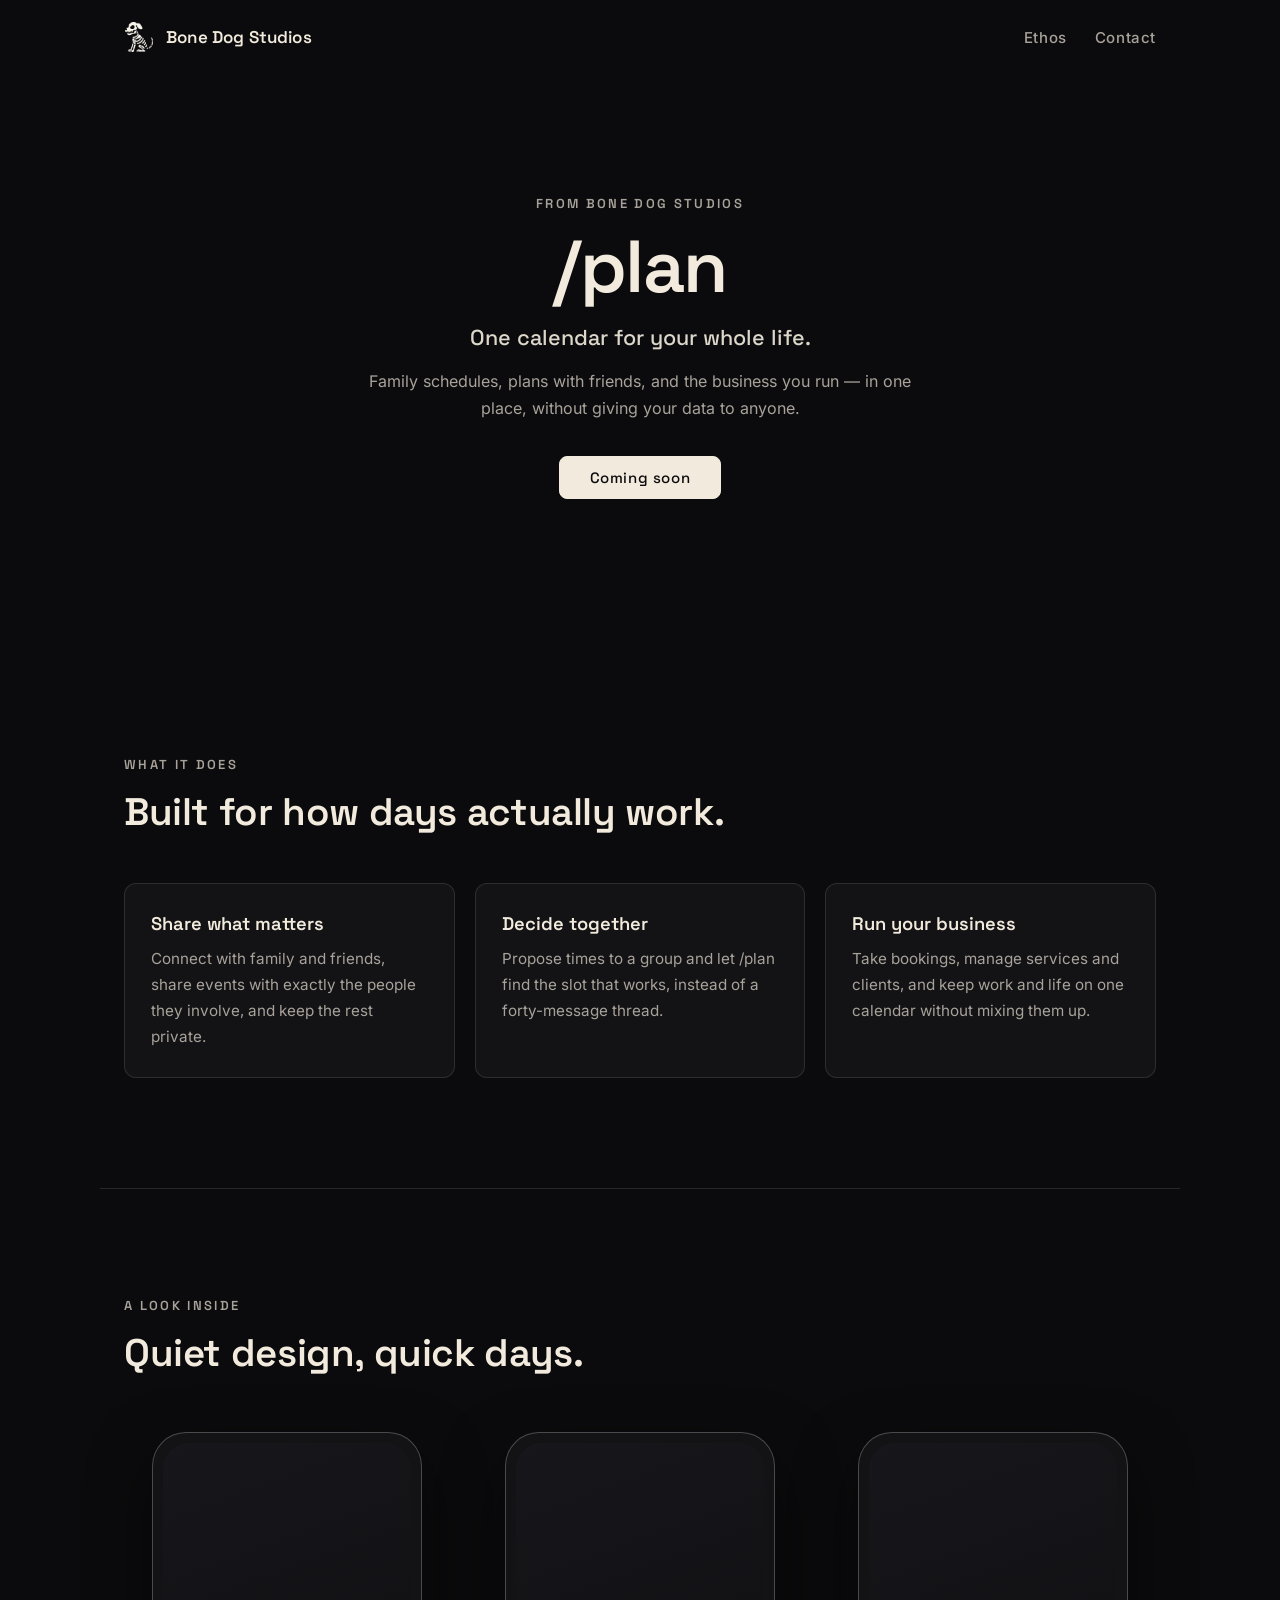
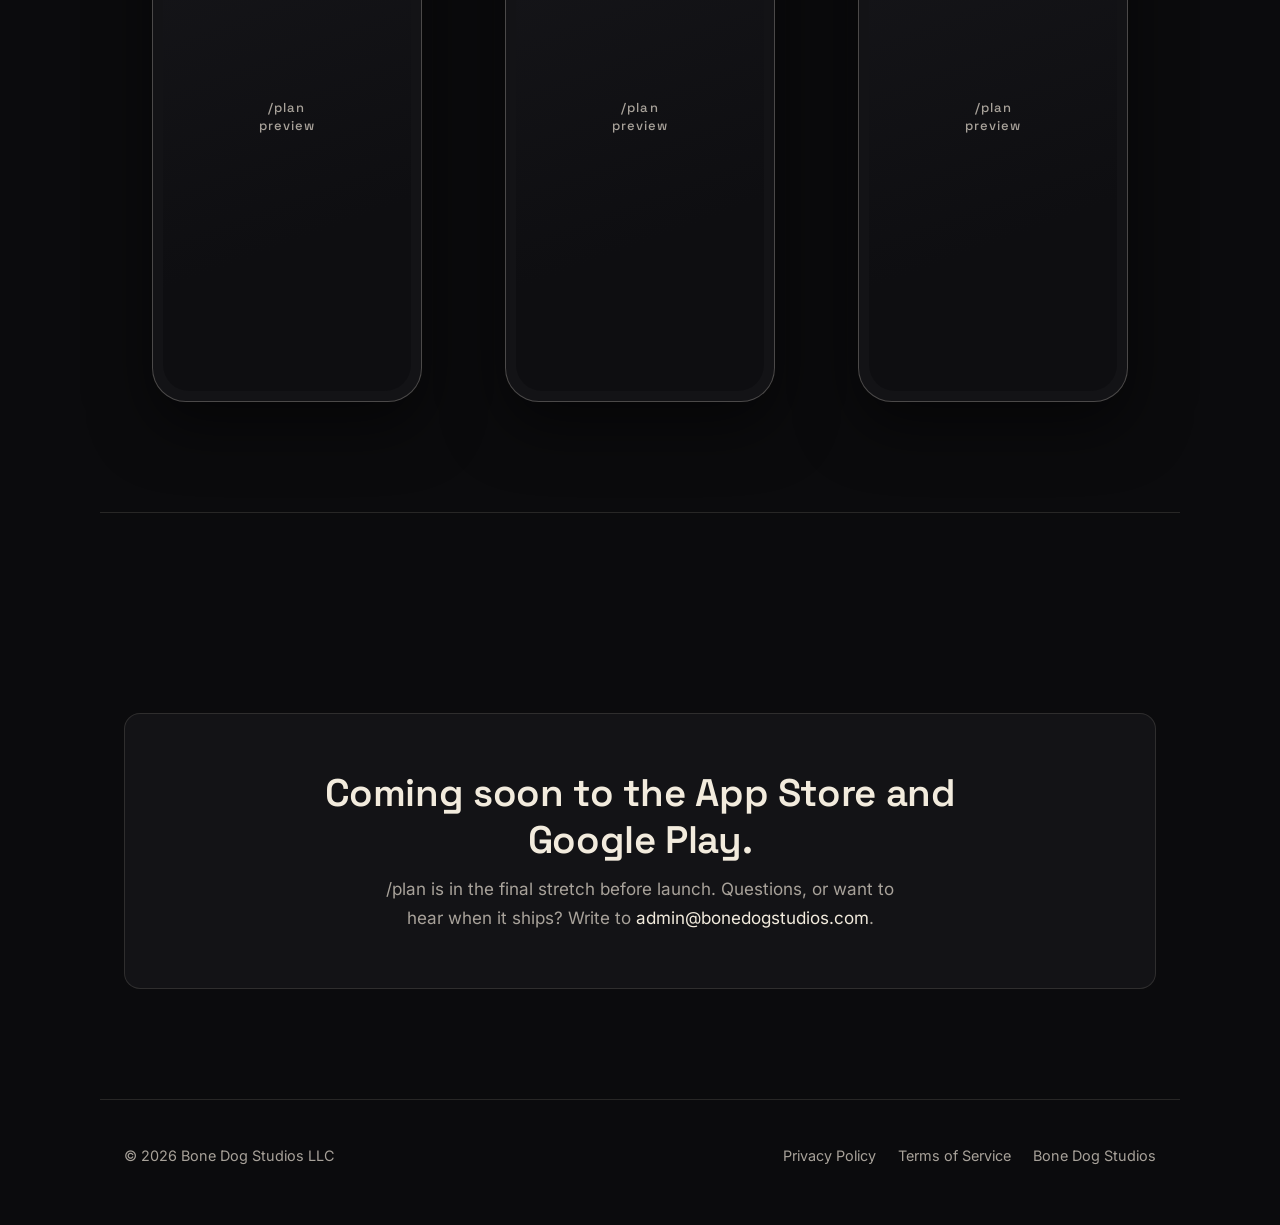
==== plan/index.html @ c6e42fee "feat: restyle legal pages to dark design system (content byte-identical); retire unused style.css" ====
<!DOCTYPE html>
<html lang="en">
<head>
  <meta charset="UTF-8">
  <meta name="viewport" content="width=device-width, initial-scale=1.0">
  <script>document.documentElement.classList.add("js");</script>
  <title>/plan — a calendar for real life | Bone Dog Studios</title>
  <meta name="description" content="/plan is a mobile calendar for your whole life: family, friends, and the business you run. Coming soon to the App Store and Google Play.">
  <link rel="icon" type="image/png" sizes="32x32" href="/assets/img/favicon-32.png">
  <link rel="apple-touch-icon" href="/assets/img/favicon-180.png">
  <link rel="preload" href="/assets/fonts/space-grotesk-vf.woff2" as="font" type="font/woff2" crossorigin>
  <link rel="preload" href="/assets/fonts/inter-vf.woff2" as="font" type="font/woff2" crossorigin>
  <link rel="stylesheet" href="/assets/site.css?v=5">
  <meta property="og:title" content="/plan — a calendar for real life">
  <meta property="og:description" content="One calendar for family, friends, and the business you run. Coming soon.">
</head>
<body>
  <a class="skip" href="#main">Skip to content</a>

  <header class="nav">
    <a class="brand" href="/">
      <img class="brand-mark" src="/assets/img/bone-dog-mark.png" alt="">
      Bone Dog Studios
    </a>
    <nav>
      <a href="/#ethos">Ethos</a>
      <a href="mailto:admin@bonedogstudios.com">Contact</a>
    </nav>
  </header>

  <main id="main">
    <section class="hero" style="min-height: 72svh;">
      <div class="hero-inner">
        <p class="section-kicker">From Bone Dog Studios</p>
        <h1 class="wordmark">/plan</h1>
        <p class="tagline">One calendar for your whole life.</p>
        <p class="sub">Family schedules, plans with friends, and the business you run &mdash; in one place, without giving your data to anyone.</p>
        <a class="btn solid" href="#coming-soon">Coming soon</a>
      </div>
    </section>

    <section class="section reveal">
      <p class="section-kicker">What it does</p>
      <h2>Built for how days actually work.</h2>
      <div class="grid-3">
        <div class="card">
          <h3>Share what matters</h3>
          <p>Connect with family and friends, share events with exactly the people they involve, and keep the rest private.</p>
        </div>
        <div class="card">
          <h3>Decide together</h3>
          <p>Propose times to a group and let /plan find the slot that works, instead of a forty-message thread.</p>
        </div>
        <div class="card">
          <h3>Run your business</h3>
          <p>Take bookings, manage services and clients, and keep work and life on one calendar without mixing them up.</p>
        </div>
      </div>
    </section>

    <section class="section reveal">
      <p class="section-kicker">A look inside</p>
      <h2>Quiet design, quick days.</h2>
      <div class="phones">
        <div class="phone">
          <div class="phone-placeholder">/plan<br>preview</div>
          <img src="/assets/img/screenshots/plan-1.png" alt="/plan calendar month view" onerror="this.remove()">
        </div>
        <div class="phone">
          <div class="phone-placeholder">/plan<br>preview</div>
          <img src="/assets/img/screenshots/plan-2.png" alt="/plan day details view" onerror="this.remove()">
        </div>
        <div class="phone">
          <div class="phone-placeholder">/plan<br>preview</div>
          <img src="/assets/img/screenshots/plan-3.png" alt="/plan business booking view" onerror="this.remove()">
        </div>
      </div>
    </section>

    <section class="section reveal" id="coming-soon">
      <div class="cta-panel">
        <h2>Coming soon to the App Store and Google Play.</h2>
        <p>/plan is in the final stretch before launch. Questions, or want to hear when it ships? Write to <a href="mailto:admin@bonedogstudios.com">admin@bonedogstudios.com</a>.</p>
      </div>
    </section>
  </main>

  <footer class="site-footer">
    <span>&copy; 2026 Bone Dog Studios LLC</span>
    <nav>
      <a href="/plan/privacy/">Privacy Policy</a>
      <a href="/plan/terms/">Terms of Service</a>
      <a href="/">Bone Dog Studios</a>
    </nav>
  </footer>

  <script src="/assets/sphere.js?v=4" defer></script>
</body>
</html>
---- assets/site.css ----
/* Bone Dog Studios — site design system (new pages only; legal pages use style.css) */

@font-face {
  font-family: "Space Grotesk";
  src: url("/assets/fonts/space-grotesk-vf.woff2") format("woff2-variations");
  font-weight: 300 700;
  font-display: swap;
}
@font-face {
  font-family: "Inter";
  src: url("/assets/fonts/inter-vf.woff2") format("woff2-variations");
  font-weight: 100 900;
  font-display: swap;
}

:root {
  --bg: #0B0B0D;
  --bg-raised: #131316;
  --bone: #F2EBDD;
  --ink: #DDD7CB;
  --muted: #A8A29A;
  --line: rgba(242, 235, 221, 0.12);
  --line-strong: rgba(242, 235, 221, 0.25);
  --display: "Space Grotesk", system-ui, sans-serif;
  --body: "Inter", system-ui, -apple-system, "Segoe UI", sans-serif;
  --max: 1080px;
}

* { margin: 0; padding: 0; box-sizing: border-box; }
html { scroll-behavior: smooth; }
body {
  background: var(--bg);
  color: var(--ink);
  font: 400 17px/1.7 var(--body);
  -webkit-font-smoothing: antialiased;
}
::selection { background: var(--bone); color: var(--bg); }

a { color: var(--bone); text-decoration: none; }
img { max-width: 100%; display: block; }

.skip {
  position: absolute; left: -9999px; top: 0;
  background: var(--bone); color: var(--bg); padding: 8px 16px; z-index: 100;
}
.skip:focus { left: 0; }

/* ---------- Nav ---------- */
.nav {
  position: absolute; top: 0; left: 0; right: 0; z-index: 10;
  display: flex; align-items: center; justify-content: space-between;
  max-width: var(--max); margin: 0 auto; padding: 22px 24px;
}
.nav.flow { position: static; } /* pages without a hero (legal) */
.brand {
  display: flex; align-items: center; gap: 12px;
  font: 600 17px/1 var(--display); color: var(--bone); letter-spacing: 0.01em;
}
.brand-mark { width: 30px; height: 30px; object-fit: contain; }
.nav nav { display: flex; gap: 28px; }
.nav nav a {
  font: 500 15px/1 var(--body); color: var(--muted);
  letter-spacing: 0.04em; /* no uppercase: "plan" must stay lowercase */
  transition: color 0.2s;
}
.nav nav a:hover { color: var(--bone); }

/* ---------- Hero ---------- */
.hero {
  position: relative; min-height: 100svh;
  display: flex; align-items: center; justify-content: center;
  overflow: hidden; text-align: center;
}
#sphere {
  position: absolute; inset: 0; width: 100%; height: 100%;
  touch-action: pan-y; /* vertical scroll always wins on touch */
  cursor: grab;
}
.hero-inner {
  position: relative; z-index: 2; padding: 96px 24px 48px;
  pointer-events: none; /* let the sphere receive drags... */
}
.hero-inner a { pointer-events: auto; } /* ...but keep links clickable */
.hero-logo {
  width: 132px; margin: 0 auto 28px;
  filter: drop-shadow(0 0 36px rgba(242, 235, 221, 0.16)); /* faint bone glow */
}
.hero h1 {
  font: 600 clamp(2.6rem, 7vw, 4.6rem)/1.05 var(--display);
  color: var(--bone); letter-spacing: -0.02em;
}
.tagline {
  margin-top: 18px;
  font: 500 clamp(1.05rem, 2.4vw, 1.35rem)/1.4 var(--display);
  color: var(--ink);
}
.sub {
  max-width: 560px; margin: 14px auto 0;
  color: var(--muted); font-size: 1rem;
}
.btn {
  display: inline-block; margin-top: 34px; padding: 13px 30px;
  border: 1px solid var(--line-strong); border-radius: 8px;
  font: 500 15px/1 var(--display); letter-spacing: 0.04em;
  color: var(--bone); transition: background 0.2s, border-color 0.2s;
}
.btn:hover { background: rgba(242, 235, 221, 0.08); border-color: var(--bone); }
.btn.solid { background: var(--bone); color: var(--bg); border-color: var(--bone); }
.btn.solid:hover { background: #fff; }

/* ---------- Sections ---------- */
.section { max-width: var(--max); margin: 0 auto; padding: 110px 24px; }
.section + .section { border-top: 1px solid var(--line); }
.section-kicker {
  font: 600 13px/1 var(--display); letter-spacing: 0.18em;
  text-transform: uppercase; color: var(--muted); margin-bottom: 18px;
}
.section h2 {
  font: 600 clamp(1.7rem, 4vw, 2.4rem)/1.2 var(--display);
  color: var(--bone); letter-spacing: -0.01em; margin-bottom: 20px;
  max-width: 640px;
}
.section > p { max-width: 640px; color: var(--muted); }

.grid-3 {
  display: grid; grid-template-columns: repeat(3, 1fr);
  gap: 20px; margin-top: 48px;
}
.card {
  background: var(--bg-raised); border: 1px solid var(--line);
  border-radius: 12px; padding: 28px 26px;
}
.card h3 {
  font: 600 1.15rem/1.3 var(--display); color: var(--bone); margin-bottom: 10px;
}
.card p { color: var(--muted); font-size: 0.95rem; }

/* ---------- Product card (homepage) ---------- */
.product-card {
  display: flex; align-items: center; justify-content: space-between; gap: 24px;
  margin-top: 48px; padding: 34px 32px;
  background: var(--bg-raised); border: 1px solid var(--line); border-radius: 14px;
  transition: border-color 0.2s, transform 0.2s;
}
.product-card:hover { border-color: var(--line-strong); transform: translateY(-2px); }
.product-name {
  font: 600 2rem/1 var(--display); color: var(--bone); letter-spacing: -0.01em;
}
.product-card p { color: var(--muted); margin-top: 10px; max-width: 520px; }
.product-card .go { font: 500 15px/1 var(--display); color: var(--muted); white-space: nowrap; }
.product-card:hover .go { color: var(--bone); }

/* ---------- Plan page ---------- */
.wordmark {
  font: 600 clamp(3.2rem, 9vw, 5.5rem)/1 var(--display);
  color: var(--bone); letter-spacing: -0.03em;
}
.phones {
  display: grid; grid-template-columns: repeat(3, 1fr);
  gap: 28px; margin-top: 56px; justify-items: center;
}
.phone {
  position: relative; width: min(100%, 270px); aspect-ratio: 9 / 19;
  border: 1px solid var(--line-strong); border-radius: 34px;
  padding: 10px; background: var(--bg-raised);
  box-shadow: 0 24px 60px rgba(0, 0, 0, 0.5);
}
.phone img, .phone-placeholder {
  position: absolute; inset: 10px; width: calc(100% - 20px); height: calc(100% - 20px);
  border-radius: 26px; object-fit: cover;
}
.phone-placeholder {
  background: linear-gradient(160deg, #17171b, #0e0e11 70%);
  display: flex; align-items: center; justify-content: center;
  color: var(--muted); font: 500 13px/1.4 var(--display);
  letter-spacing: 0.08em; text-align: center; /* no uppercase: "plan" stays lowercase */
}
.phone img { z-index: 2; } /* real screenshot covers the placeholder */

.cta-panel {
  margin-top: 90px; padding: 56px 32px; text-align: center;
  background: var(--bg-raised); border: 1px solid var(--line); border-radius: 16px;
}
.cta-panel h2 { margin: 0 auto 12px; }
.cta-panel p { margin: 0 auto; max-width: 520px; color: var(--muted); }

/* ---------- Footer ---------- */
.site-footer {
  border-top: 1px solid var(--line);
  max-width: var(--max); margin: 0 auto;
  padding: 44px 24px 56px;
  display: flex; flex-wrap: wrap; gap: 18px 40px;
  align-items: center; justify-content: space-between;
  color: var(--muted); font-size: 0.9rem;
}
.site-footer nav { display: flex; flex-wrap: wrap; gap: 22px; }
.site-footer a { color: var(--muted); transition: color 0.2s; }
.site-footer a:hover { color: var(--bone); }

/* ---------- Legal pages (privacy / terms) ---------- */
.legal-content { max-width: 780px; margin: 0 auto; padding: 34px 24px 72px; }
.legal-content .back-link {
  display: inline-block; margin-bottom: 30px;
  color: var(--muted); font: 500 14px/1 var(--display);
}
.legal-content .back-link:hover { color: var(--bone); }
.legal-content h1 { font: 600 2rem/1.2 var(--display); color: var(--bone); margin-bottom: 10px; }
.legal-content .effective-date { color: var(--muted); font-size: 0.92rem; margin-bottom: 34px; }
.legal-content h2 {
  font: 600 1.3rem/1.3 var(--display); color: var(--bone);
  margin: 42px 0 14px; padding-bottom: 8px; border-bottom: 1px solid var(--line);
}
.legal-content h3 { font: 600 1.05rem/1.3 var(--display); color: var(--ink); margin: 24px 0 10px; }
.legal-content p { margin-bottom: 14px; color: var(--ink); font-size: 0.98rem; }
.legal-content ul, .legal-content ol { margin: 0 0 16px; padding-left: 22px; color: var(--ink); font-size: 0.98rem; }
.legal-content li { margin-bottom: 8px; }
.legal-content strong { color: var(--bone); }
.legal-content a { text-decoration: underline; text-underline-offset: 2px; }
.legal-content table { width: 100%; border-collapse: collapse; margin-bottom: 16px; font-size: 0.92rem; }
.legal-content th, .legal-content td { padding: 10px 12px; text-align: left; border: 1px solid var(--line); color: var(--ink); }
.legal-content th { background: var(--bg-raised); color: var(--bone); font-weight: 600; }
.legal-content footer {
  margin-top: 48px; padding-top: 22px; border-top: 1px solid var(--line);
  color: var(--muted); font-size: 0.9rem;
}

/* ---------- Reveal animation ----------
   Hidden state only applies when JS is running (html.js set inline in <head>),
   so content stays visible with JS off, in print, and in readers. */
html.js .reveal { opacity: 0; transform: translateY(24px); transition: opacity 0.7s ease, transform 0.7s ease; }
html.js .reveal.is-visible { opacity: 1; transform: none; }
@media print {
  html.js .reveal { opacity: 1; transform: none; }
}

@media (prefers-reduced-motion: reduce) {
  html { scroll-behavior: auto; }
  html.js .reveal { opacity: 1; transform: none; transition: none; }
  .product-card, .product-card:hover { transform: none; }
}

/* ---------- Responsive ---------- */
@media (max-width: 860px) {
  .grid-3, .phones { grid-template-columns: 1fr; }
  .phones { max-width: 300px; margin-left: auto; margin-right: auto; }
  .phone:nth-child(n+2) { display: none; } /* one phone on small screens */
  .product-card { flex-direction: column; align-items: flex-start; }
  .section { padding: 72px 24px; }
  .nav nav { gap: 18px; }
}
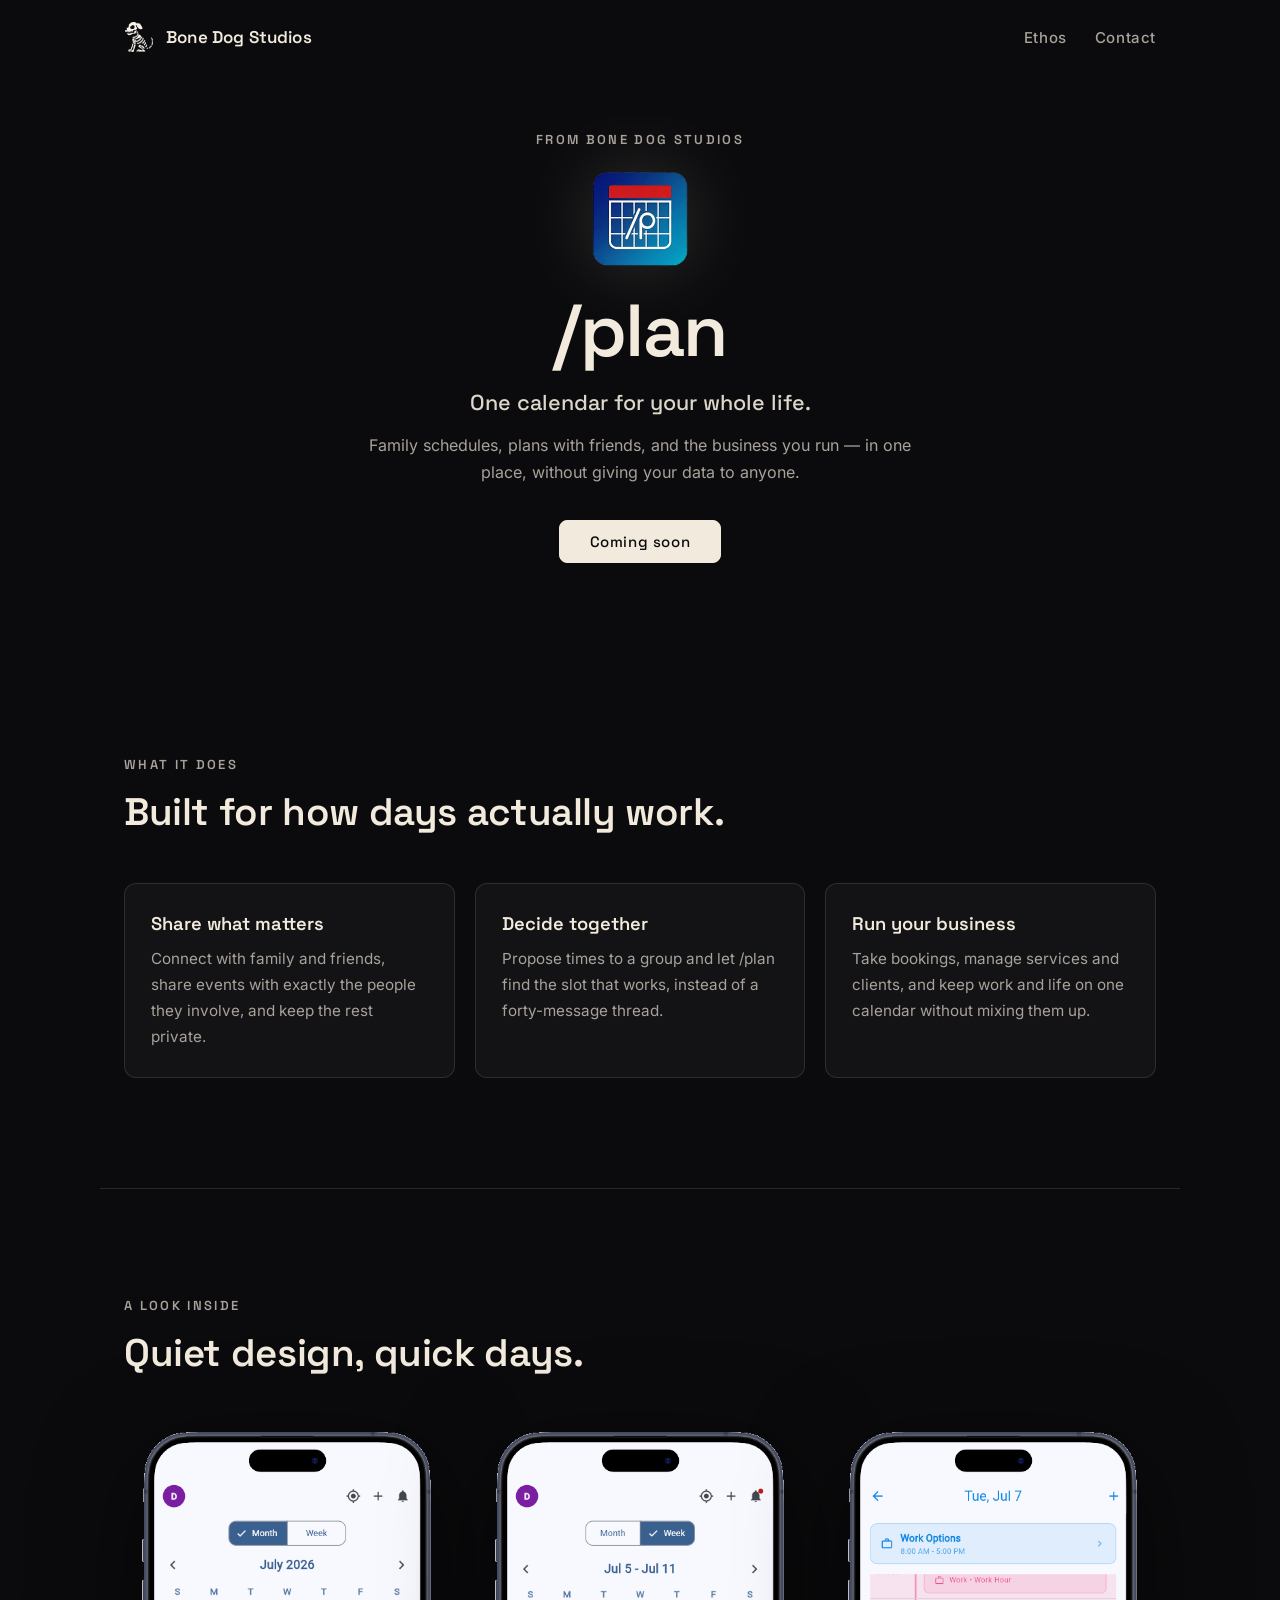
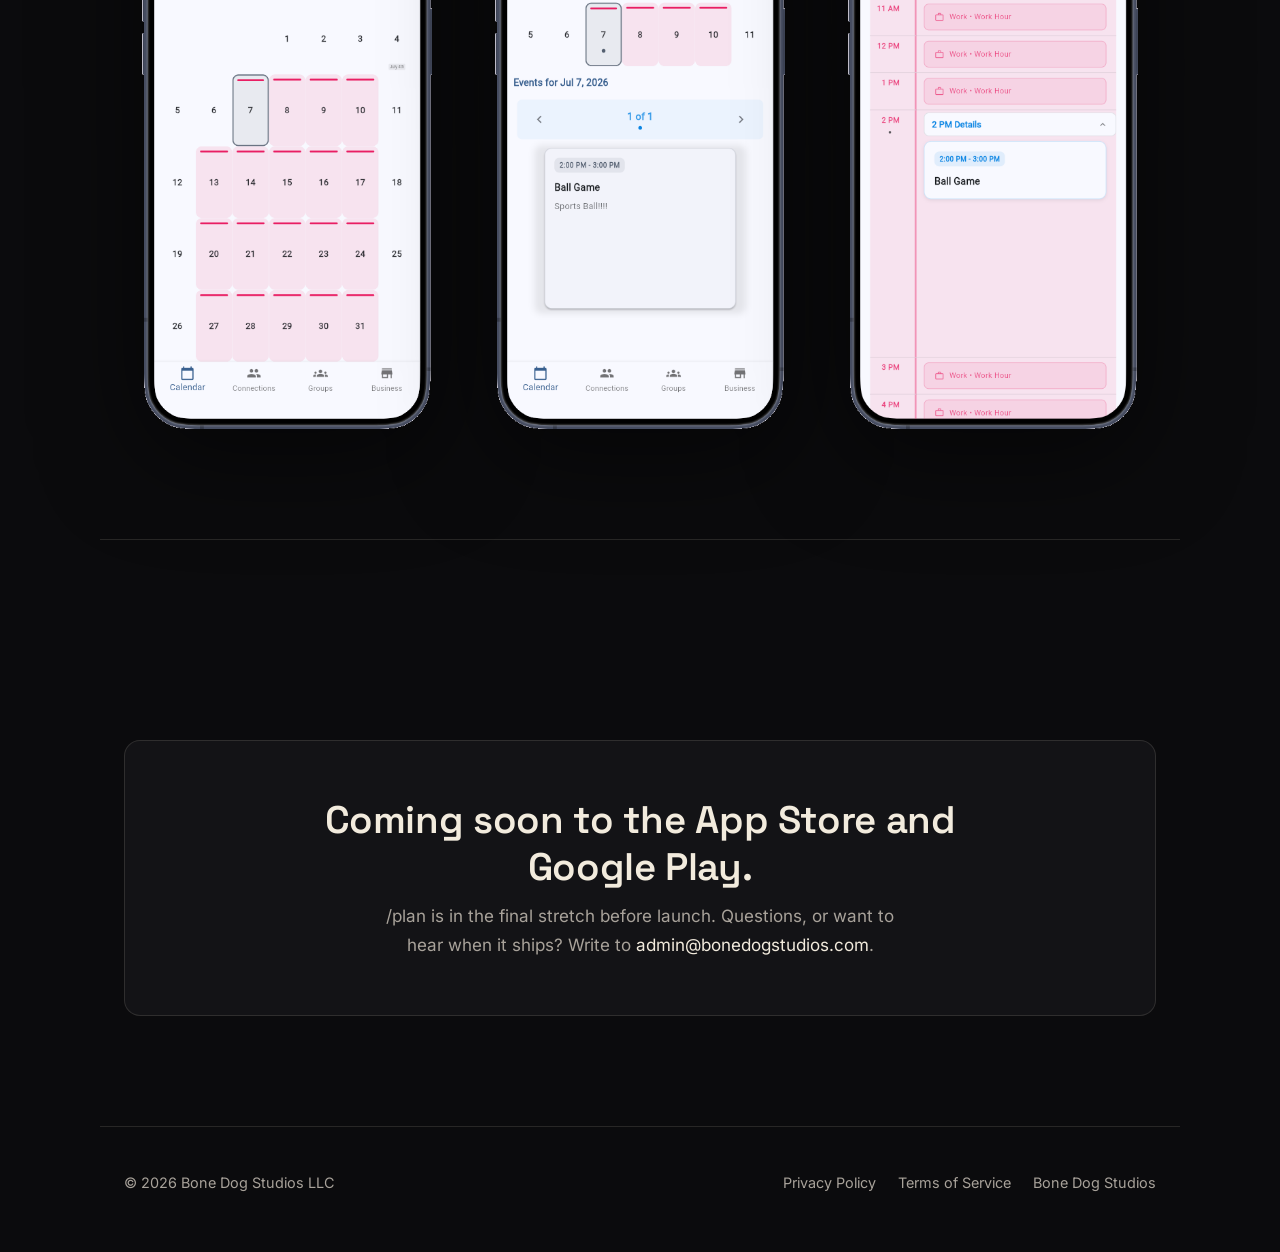
==== commit f1c036b5: "feat: /plan hero logo above wordmark; real app screenshots replace placeholder frames" ====
--- a/plan/index.html
+++ b/plan/index.html
@@ -10,7 +10,7 @@
   <link rel="apple-touch-icon" href="/assets/img/favicon-180.png">
   <link rel="preload" href="/assets/fonts/space-grotesk-vf.woff2" as="font" type="font/woff2" crossorigin>
   <link rel="preload" href="/assets/fonts/inter-vf.woff2" as="font" type="font/woff2" crossorigin>
-  <link rel="stylesheet" href="/assets/site.css?v=5">
+  <link rel="stylesheet" href="/assets/site.css?v=8">
   <meta property="og:title" content="/plan — a calendar for real life">
   <meta property="og:description" content="One calendar for family, friends, and the business you run. Coming soon.">
 </head>
@@ -32,6 +32,7 @@
     <section class="hero" style="min-height: 72svh;">
       <div class="hero-inner">
         <p class="section-kicker">From Bone Dog Studios</p>
+        <img class="hero-logo app-logo" src="/assets/img/plan-mark.png" alt="/plan app logo">
         <h1 class="wordmark">/plan</h1>
         <p class="tagline">One calendar for your whole life.</p>
         <p class="sub">Family schedules, plans with friends, and the business you run &mdash; in one place, without giving your data to anyone.</p>
@@ -62,18 +63,9 @@
       <p class="section-kicker">A look inside</p>
       <h2>Quiet design, quick days.</h2>
       <div class="phones">
-        <div class="phone">
-          <div class="phone-placeholder">/plan<br>preview</div>
-          <img src="/assets/img/screenshots/plan-1.png" alt="/plan calendar month view" onerror="this.remove()">
-        </div>
-        <div class="phone">
-          <div class="phone-placeholder">/plan<br>preview</div>
-          <img src="/assets/img/screenshots/plan-2.png" alt="/plan day details view" onerror="this.remove()">
-        </div>
-        <div class="phone">
-          <div class="phone-placeholder">/plan<br>preview</div>
-          <img src="/assets/img/screenshots/plan-3.png" alt="/plan business booking view" onerror="this.remove()">
-        </div>
+        <img class="shot" src="/assets/img/screenshots/plan-1.png" alt="/plan calendar month view">
+        <img class="shot" src="/assets/img/screenshots/plan-2.png" alt="/plan calendar week view">
+        <img class="shot" src="/assets/img/screenshots/plan-3.png" alt="/plan day details timeline">
       </div>
     </section>
 
--- a/assets/site.css
+++ b/assets/site.css
@@ -85,6 +85,7 @@
   width: 132px; margin: 0 auto 28px;
   filter: drop-shadow(0 0 36px rgba(242, 235, 221, 0.16)); /* faint bone glow */
 }
+.hero-logo.app-logo { width: 96px; margin: 26px auto 26px; }
 .hero h1 {
   font: 600 clamp(2.6rem, 7vw, 4.6rem)/1.05 var(--display);
   color: var(--bone); letter-spacing: -0.02em;
@@ -143,10 +144,8 @@
   transition: border-color 0.2s, transform 0.2s;
 }
 .product-card:hover { border-color: var(--line-strong); transform: translateY(-2px); }
-.product-name {
-  font: 600 2rem/1 var(--display); color: var(--bone); letter-spacing: -0.01em;
-}
-.product-card p { color: var(--muted); margin-top: 10px; max-width: 520px; }
+.product-logo { width: 64px; flex-shrink: 0; }
+.product-card p { color: var(--muted); max-width: 520px; }
 .product-card .go { font: 500 15px/1 var(--display); color: var(--muted); white-space: nowrap; }
 .product-card:hover .go { color: var(--bone); }
 
@@ -159,23 +158,10 @@
   display: grid; grid-template-columns: repeat(3, 1fr);
   gap: 28px; margin-top: 56px; justify-items: center;
 }
-.phone {
-  position: relative; width: min(100%, 270px); aspect-ratio: 9 / 19;
-  border: 1px solid var(--line-strong); border-radius: 34px;
-  padding: 10px; background: var(--bg-raised);
-  box-shadow: 0 24px 60px rgba(0, 0, 0, 0.5);
-}
-.phone img, .phone-placeholder {
-  position: absolute; inset: 10px; width: calc(100% - 20px); height: calc(100% - 20px);
-  border-radius: 26px; object-fit: cover;
-}
-.phone-placeholder {
-  background: linear-gradient(160deg, #17171b, #0e0e11 70%);
-  display: flex; align-items: center; justify-content: center;
-  color: var(--muted); font: 500 13px/1.4 var(--display);
-  letter-spacing: 0.08em; text-align: center; /* no uppercase: "plan" stays lowercase */
-}
-.phone img { z-index: 2; } /* real screenshot covers the placeholder */
+.shot {
+  width: min(100%, 290px);
+  filter: drop-shadow(0 26px 50px rgba(0, 0, 0, 0.55));
+}
 
 .cta-panel {
   margin-top: 90px; padding: 56px 32px; text-align: center;
@@ -243,7 +229,7 @@
 @media (max-width: 860px) {
   .grid-3, .phones { grid-template-columns: 1fr; }
   .phones { max-width: 300px; margin-left: auto; margin-right: auto; }
-  .phone:nth-child(n+2) { display: none; } /* one phone on small screens */
+  .shot:nth-child(n+2) { display: none; } /* one screenshot on small screens */
   .product-card { flex-direction: column; align-items: flex-start; }
   .section { padding: 72px 24px; }
   .nav nav { gap: 18px; }
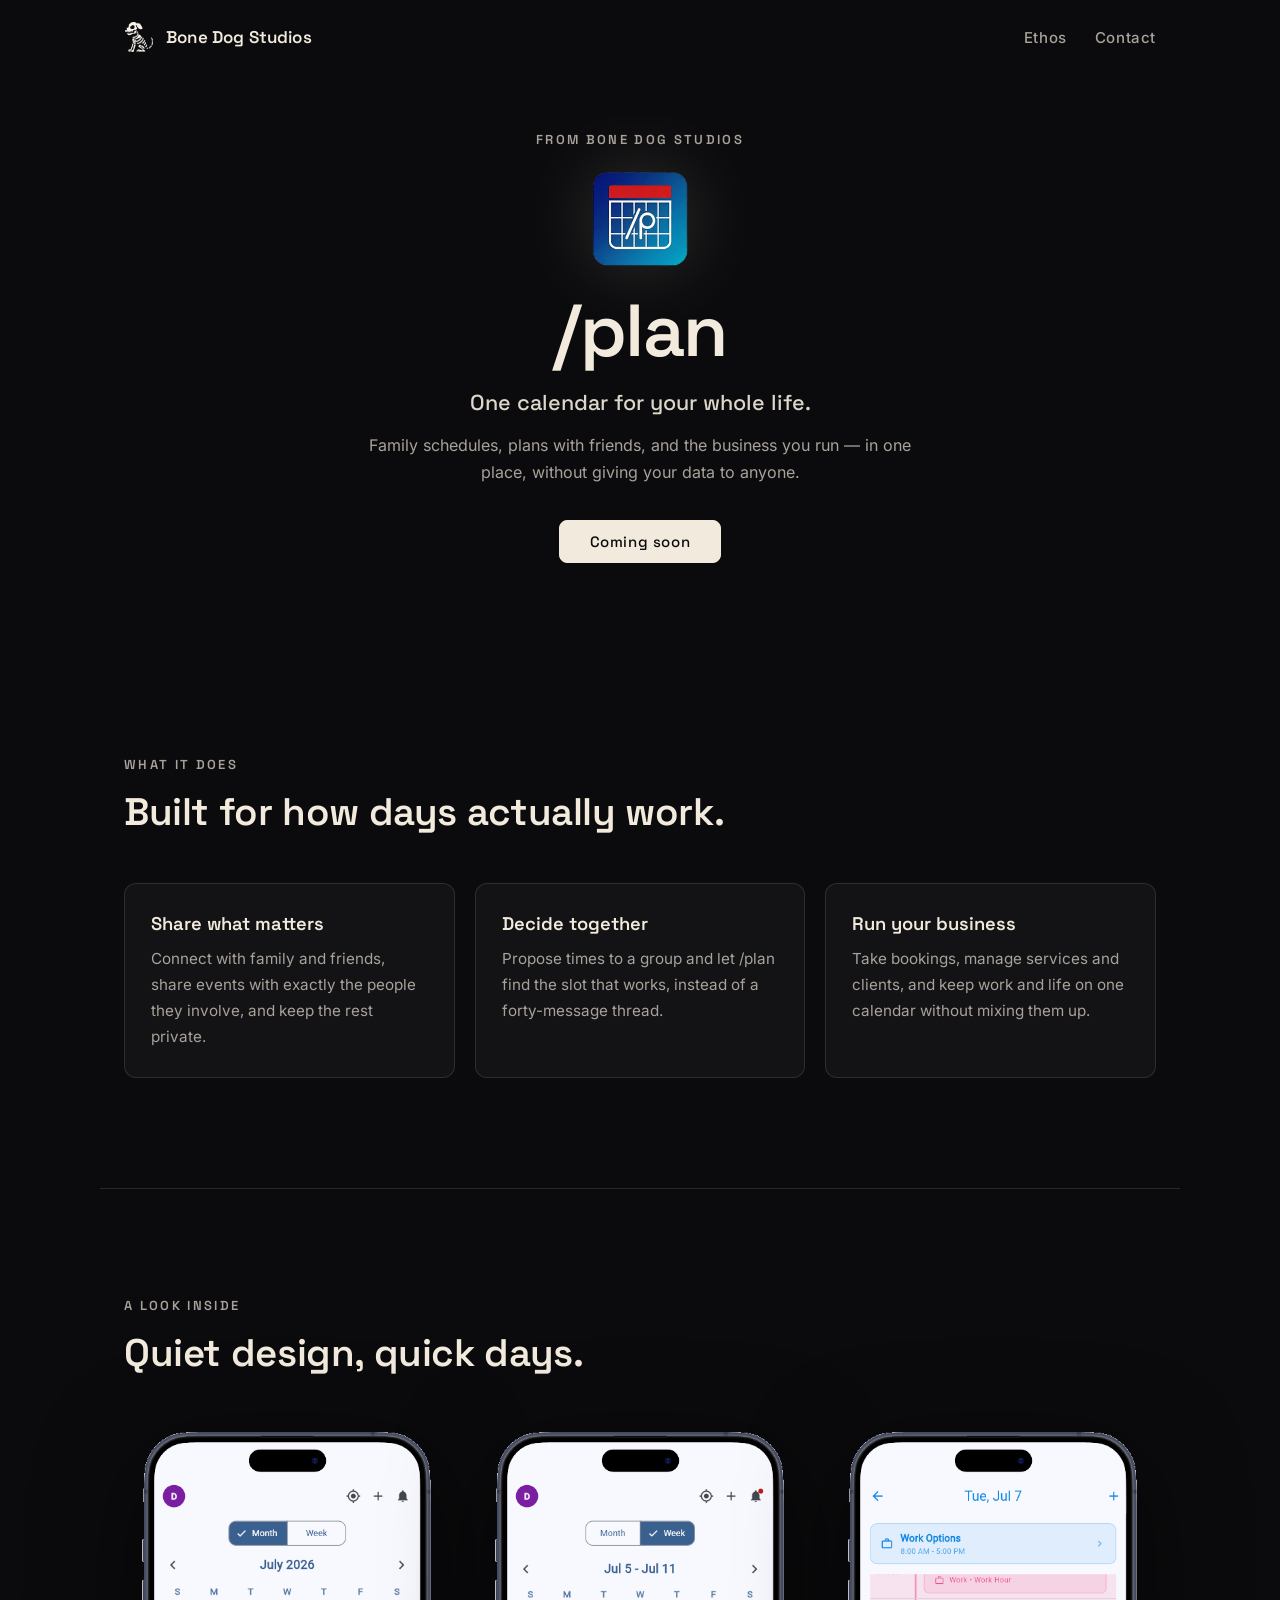
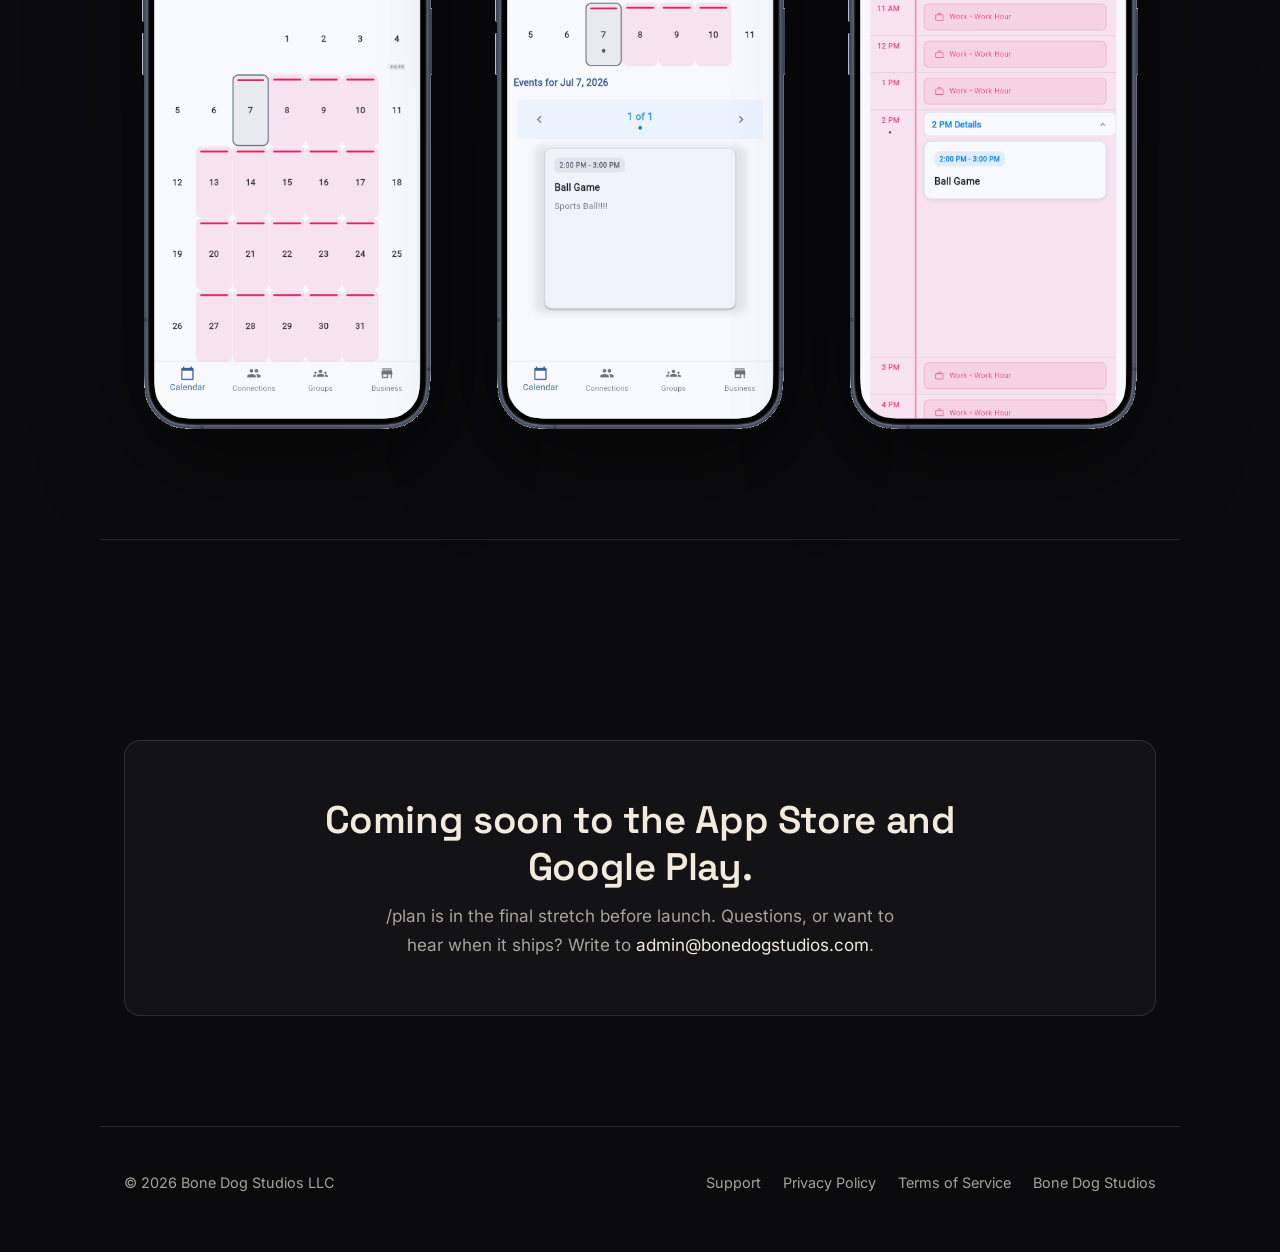
==== commit d4c8165c: "feat: /plan support page (store-listing requirement) Support URL for the App Store and Play listings" ====
--- a/plan/index.html
+++ b/plan/index.html
@@ -80,6 +80,7 @@
   <footer class="site-footer">
     <span>&copy; 2026 Bone Dog Studios LLC</span>
     <nav>
+      <a href="/plan/support/">Support</a>
       <a href="/plan/privacy/">Privacy Policy</a>
       <a href="/plan/terms/">Terms of Service</a>
       <a href="/">Bone Dog Studios</a>
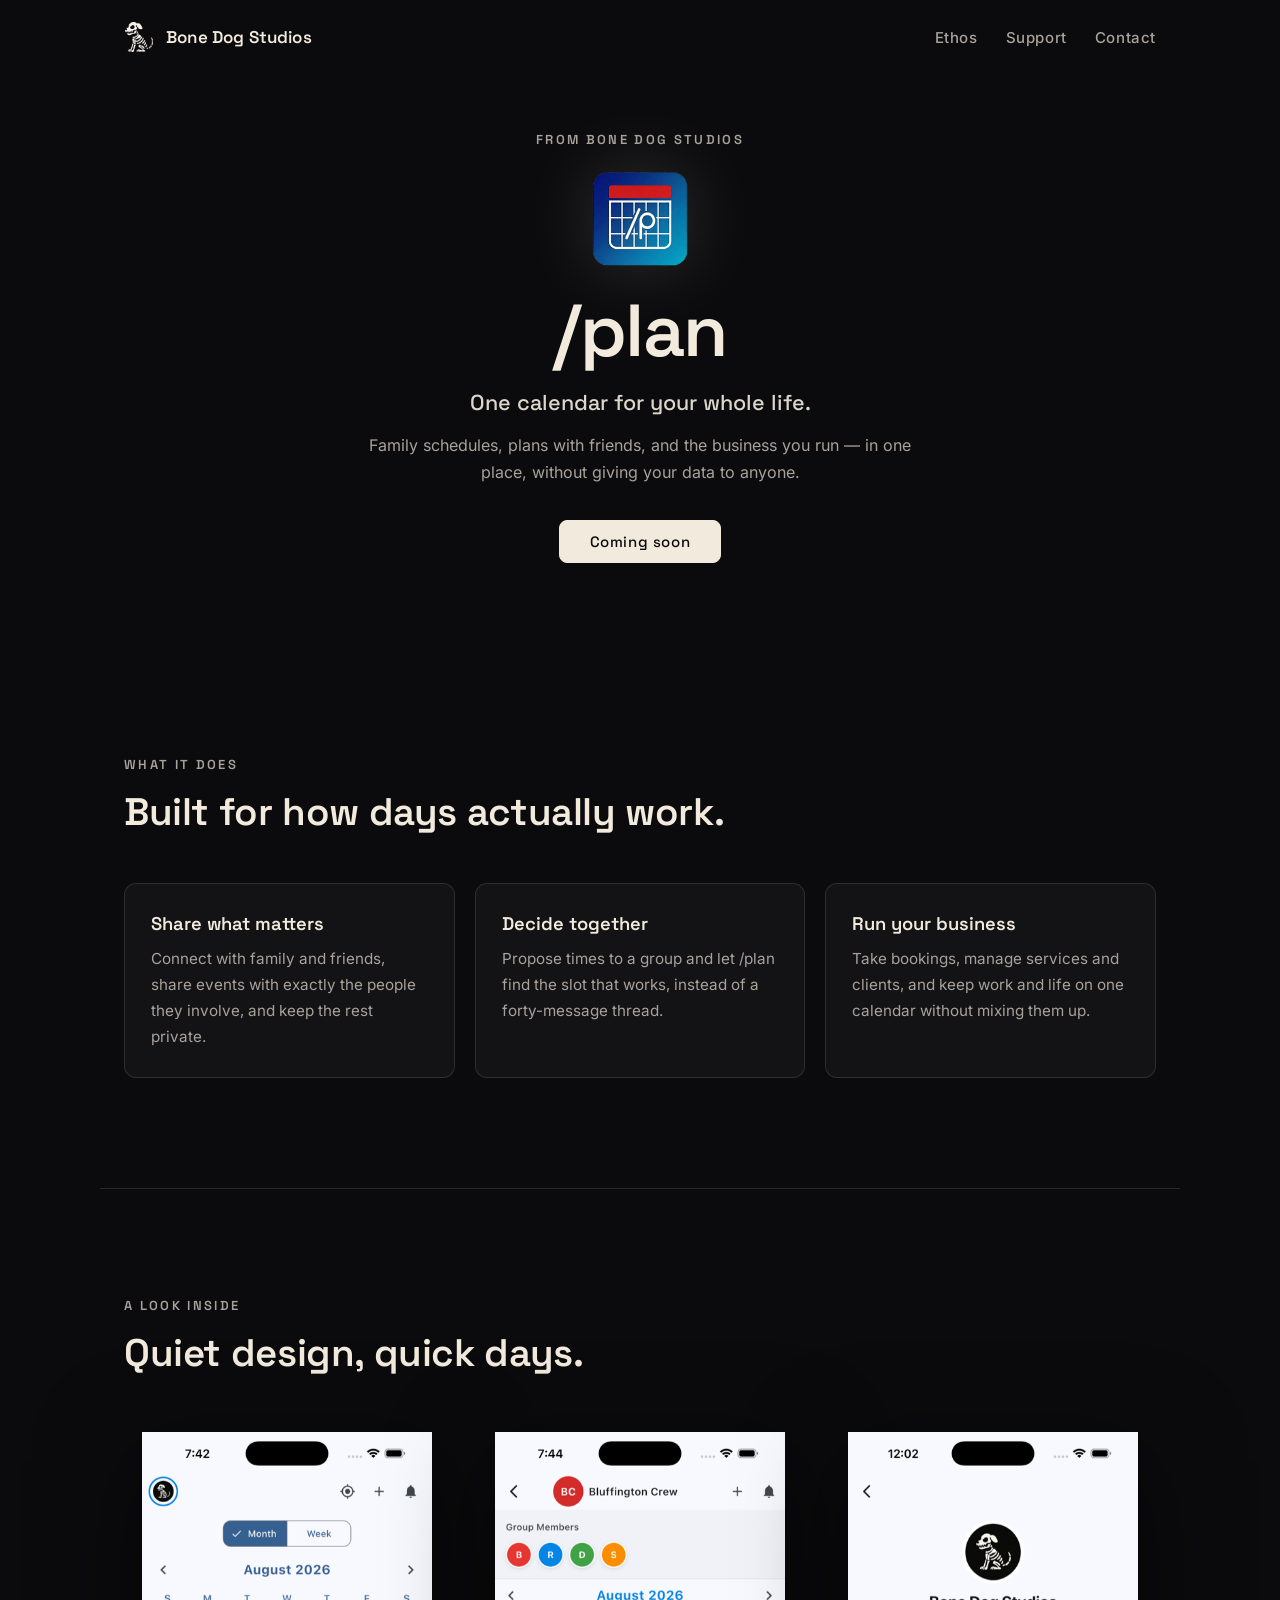
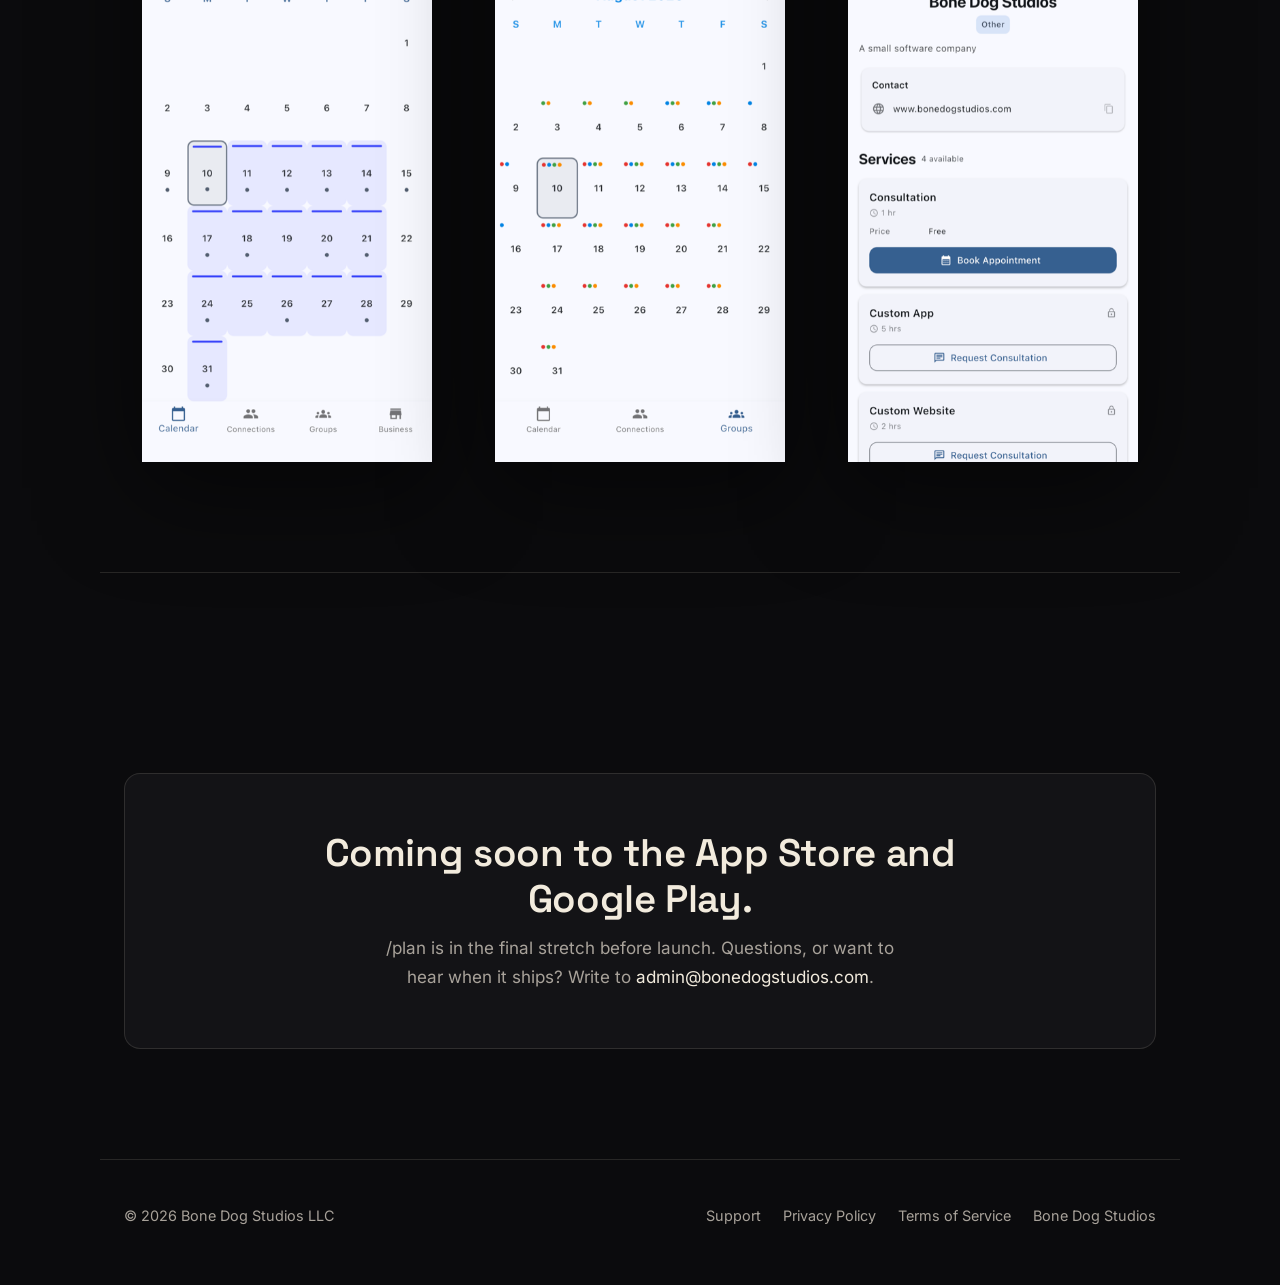
==== commit 827cd10a: "feat: support in nav + constellation; real app screenshots from the store set - /plan top nav gains " ====
--- a/plan/index.html
+++ b/plan/index.html
@@ -24,6 +24,7 @@
     </a>
     <nav>
       <a href="/#ethos">Ethos</a>
+      <a href="/plan/support/">Support</a>
       <a href="mailto:admin@bonedogstudios.com">Contact</a>
     </nav>
   </header>
@@ -63,9 +64,9 @@
       <p class="section-kicker">A look inside</p>
       <h2>Quiet design, quick days.</h2>
       <div class="phones">
-        <img class="shot" src="/assets/img/screenshots/plan-1.png" alt="/plan calendar month view">
-        <img class="shot" src="/assets/img/screenshots/plan-2.png" alt="/plan calendar week view">
-        <img class="shot" src="/assets/img/screenshots/plan-3.png" alt="/plan day details timeline">
+        <img class="shot" src="/assets/img/screenshots/plan-1.png?v=2" alt="/plan month calendar with events and work schedule">
+        <img class="shot" src="/assets/img/screenshots/plan-2.png?v=2" alt="/plan shared group calendar with four members' color-coded events">
+        <img class="shot" src="/assets/img/screenshots/plan-3.png?v=2" alt="/plan public business profile with bookable services">
       </div>
     </section>
 
@@ -87,6 +88,6 @@
     </nav>
   </footer>
 
-  <script src="/assets/sphere.js?v=4" defer></script>
+  <script src="/assets/sphere.js?v=6" defer></script>
 </body>
 </html>
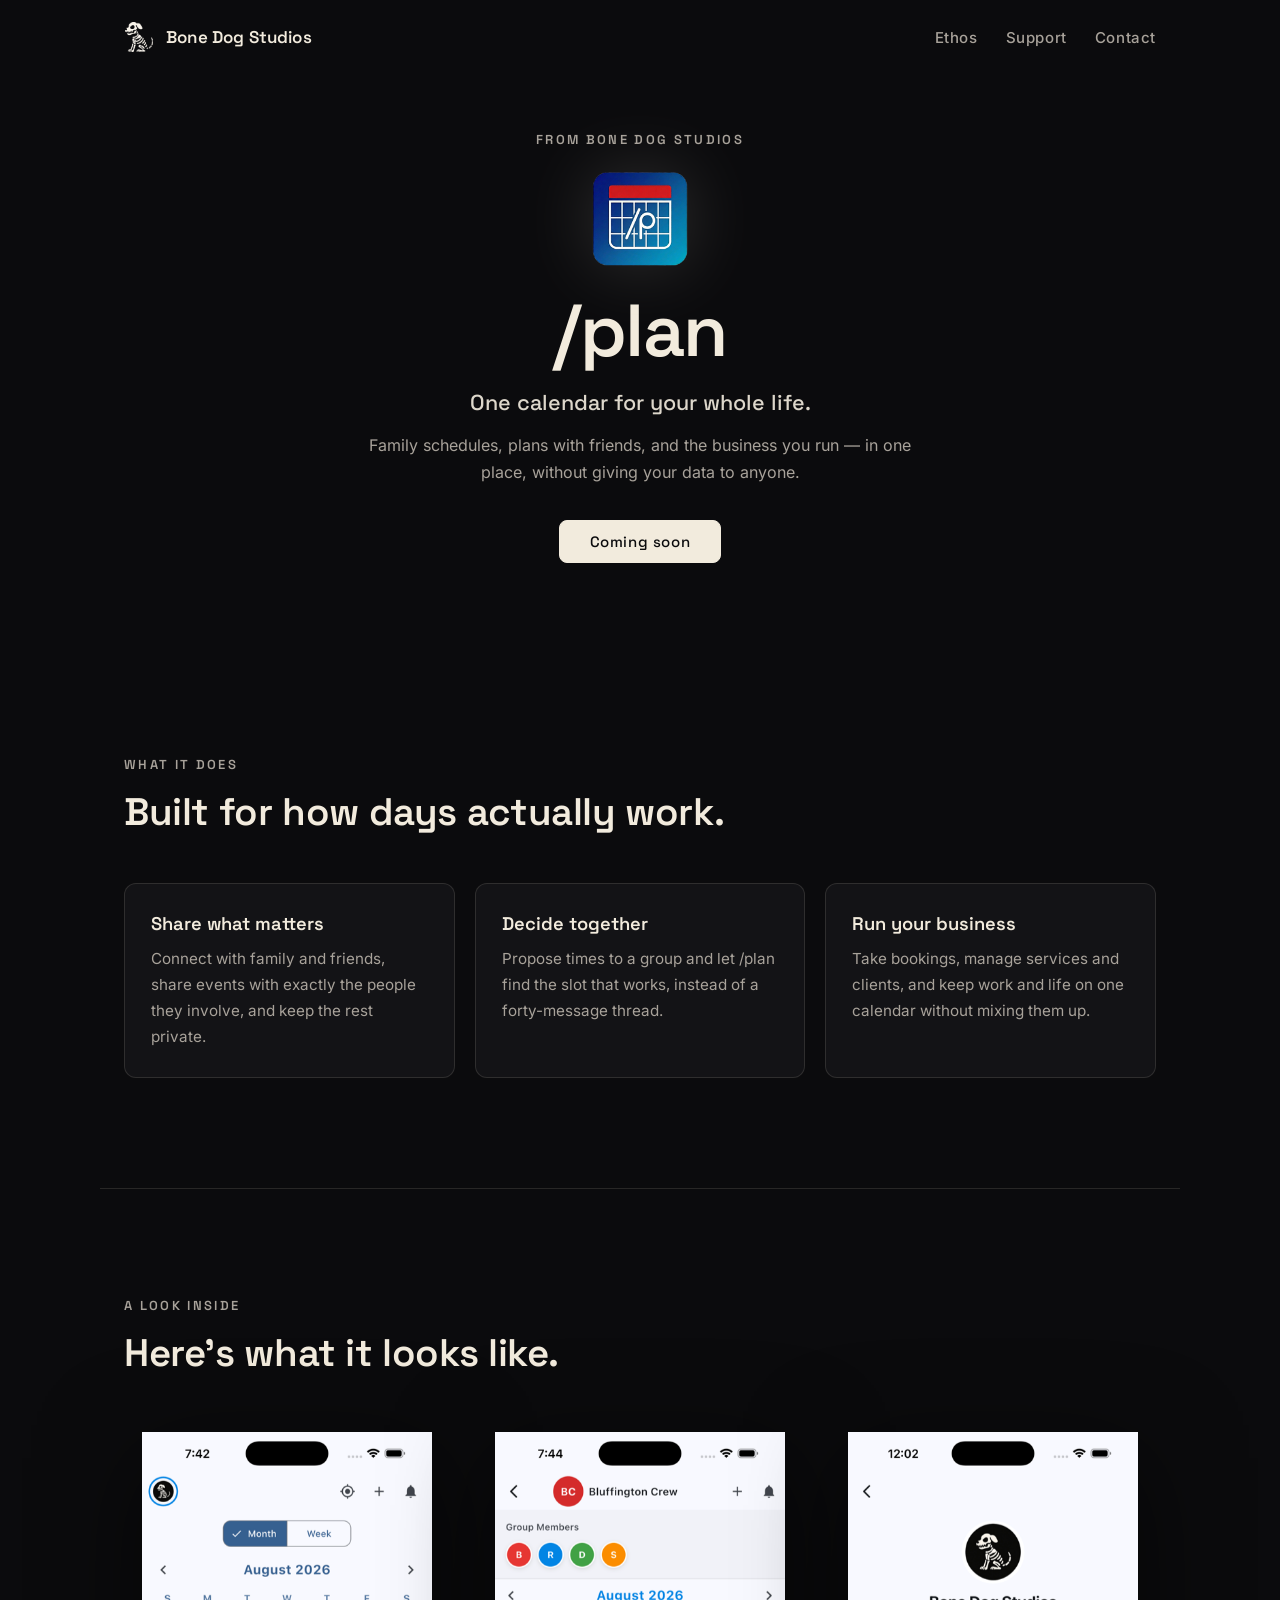
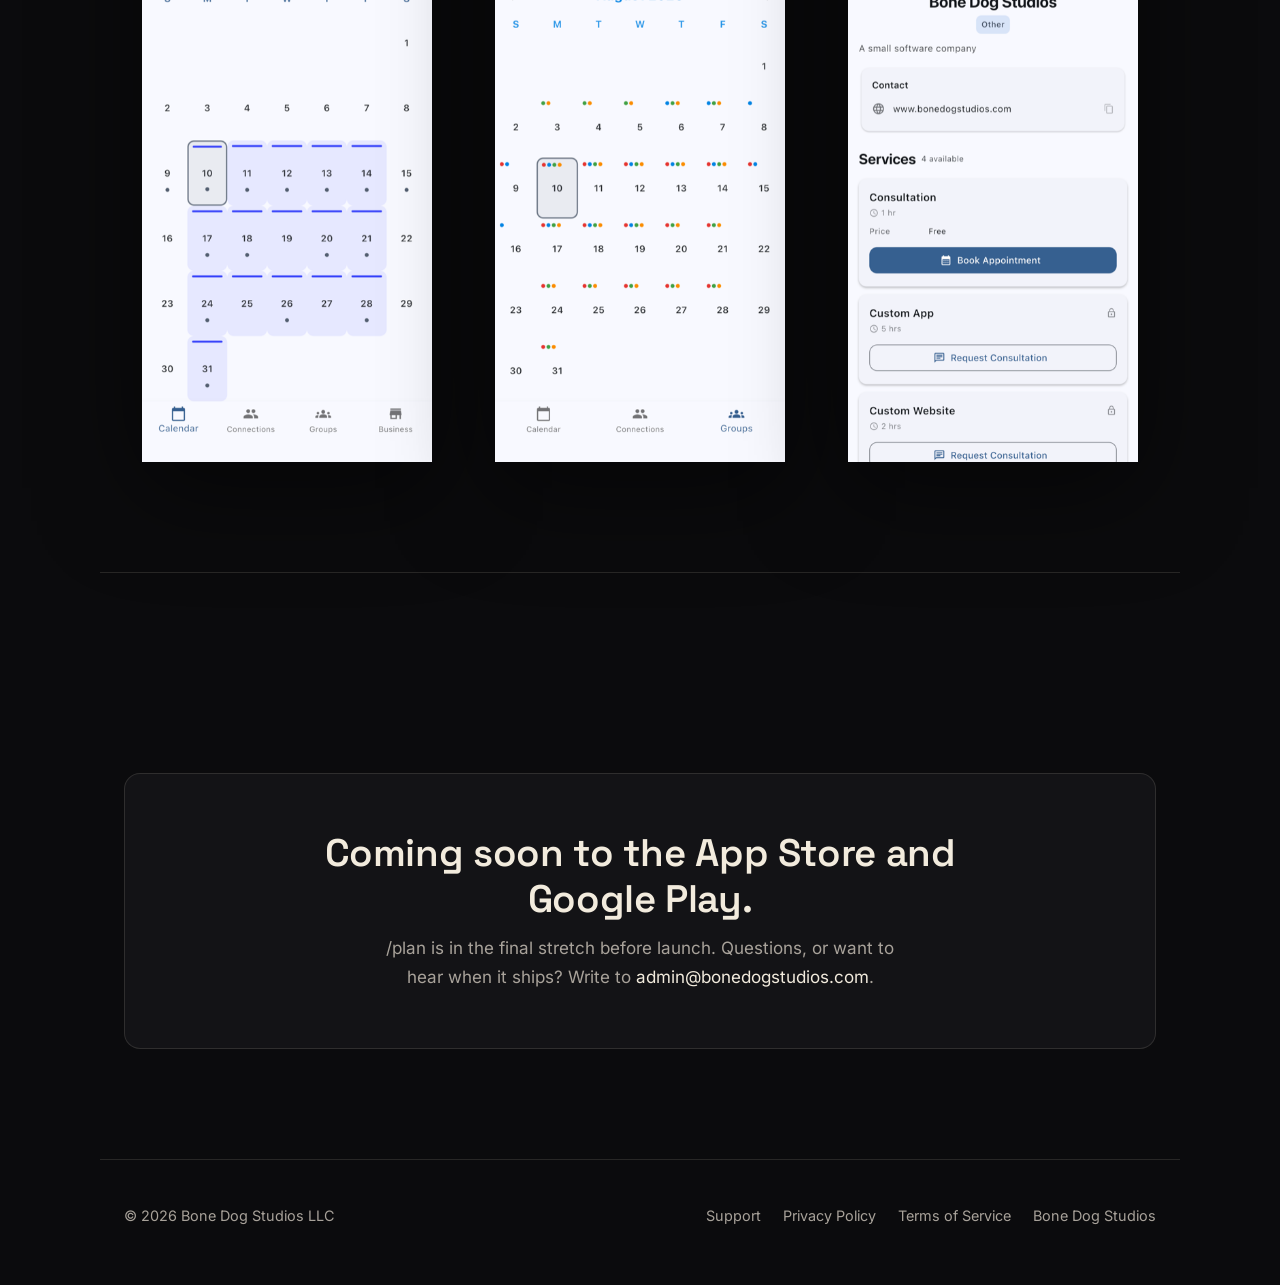
==== commit 16640014: "copy: replace opaque screenshots heading with plain language "Quiet design, quick days" read as mean" ====
--- a/plan/index.html
+++ b/plan/index.html
@@ -62,7 +62,7 @@
 
     <section class="section reveal">
       <p class="section-kicker">A look inside</p>
-      <h2>Quiet design, quick days.</h2>
+      <h2>Here&rsquo;s what it looks like.</h2>
       <div class="phones">
         <img class="shot" src="/assets/img/screenshots/plan-1.png?v=2" alt="/plan month calendar with events and work schedule">
         <img class="shot" src="/assets/img/screenshots/plan-2.png?v=2" alt="/plan shared group calendar with four members' color-coded events">
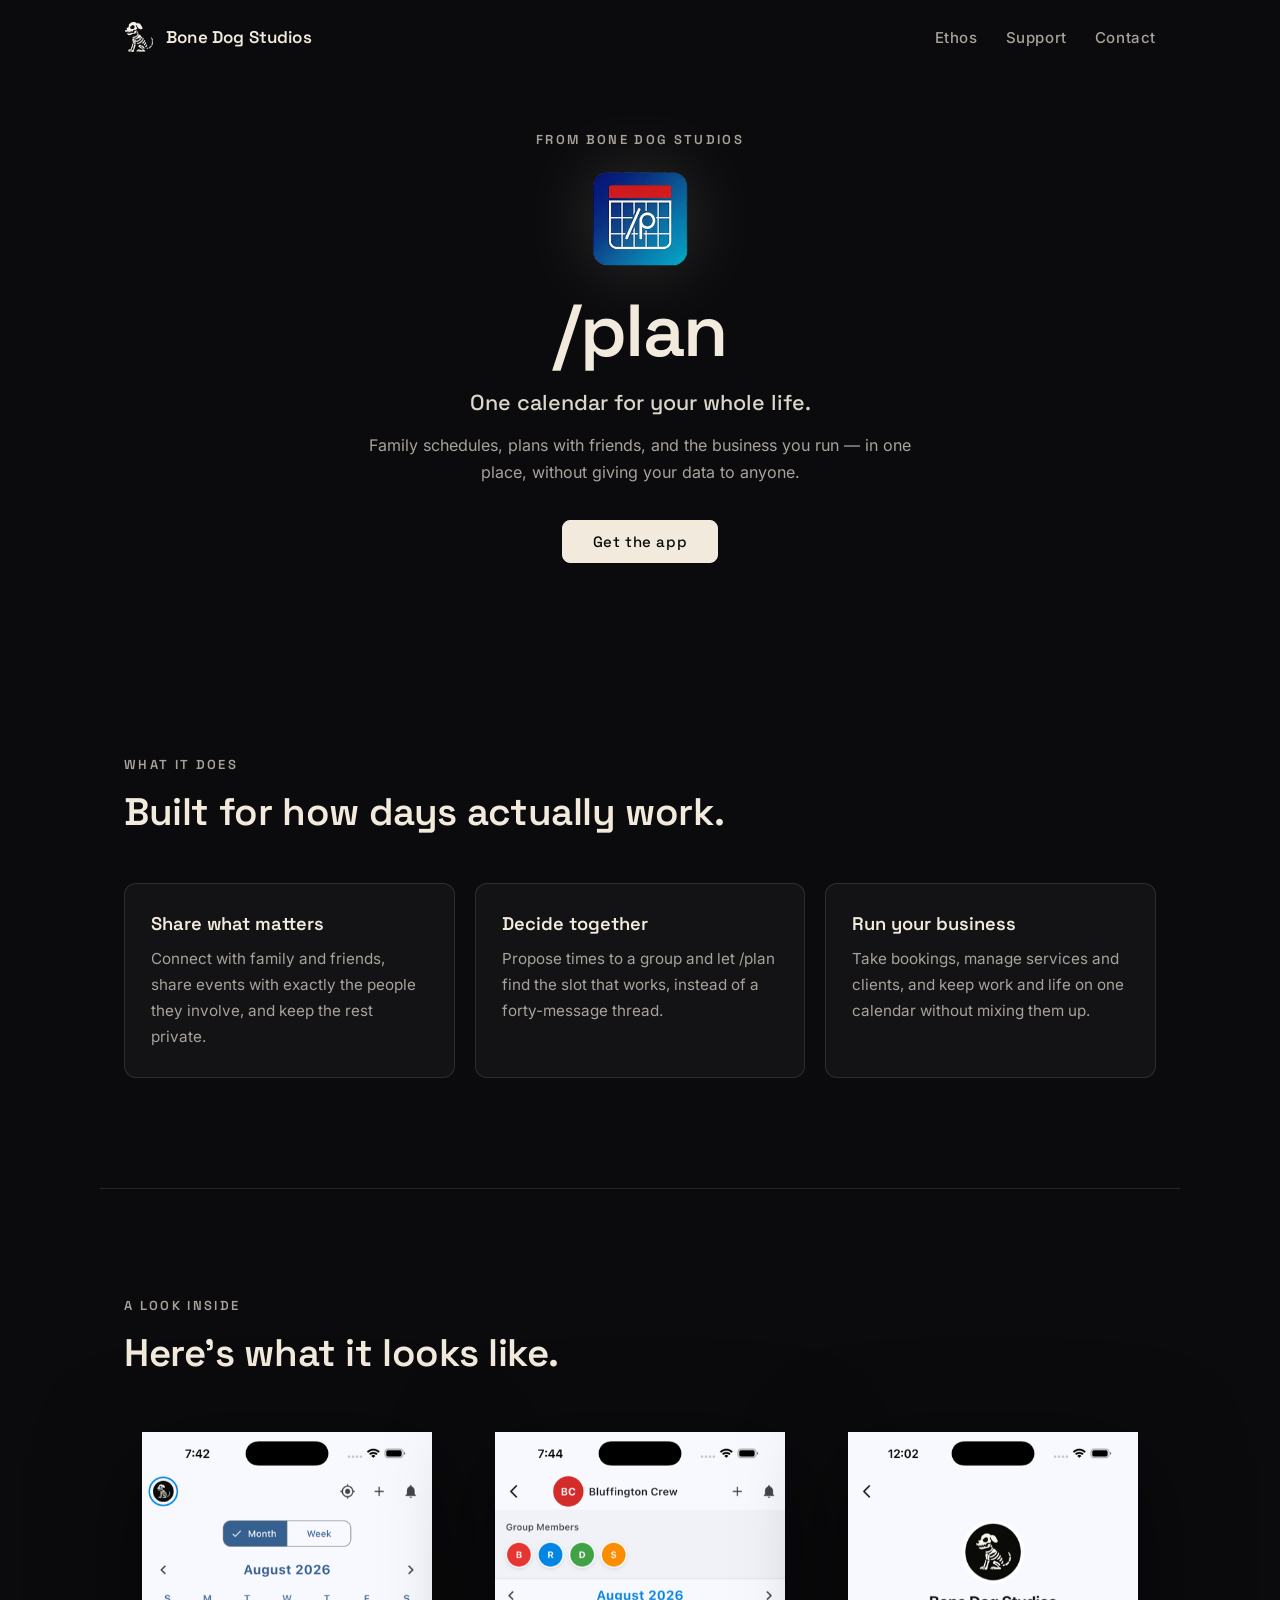
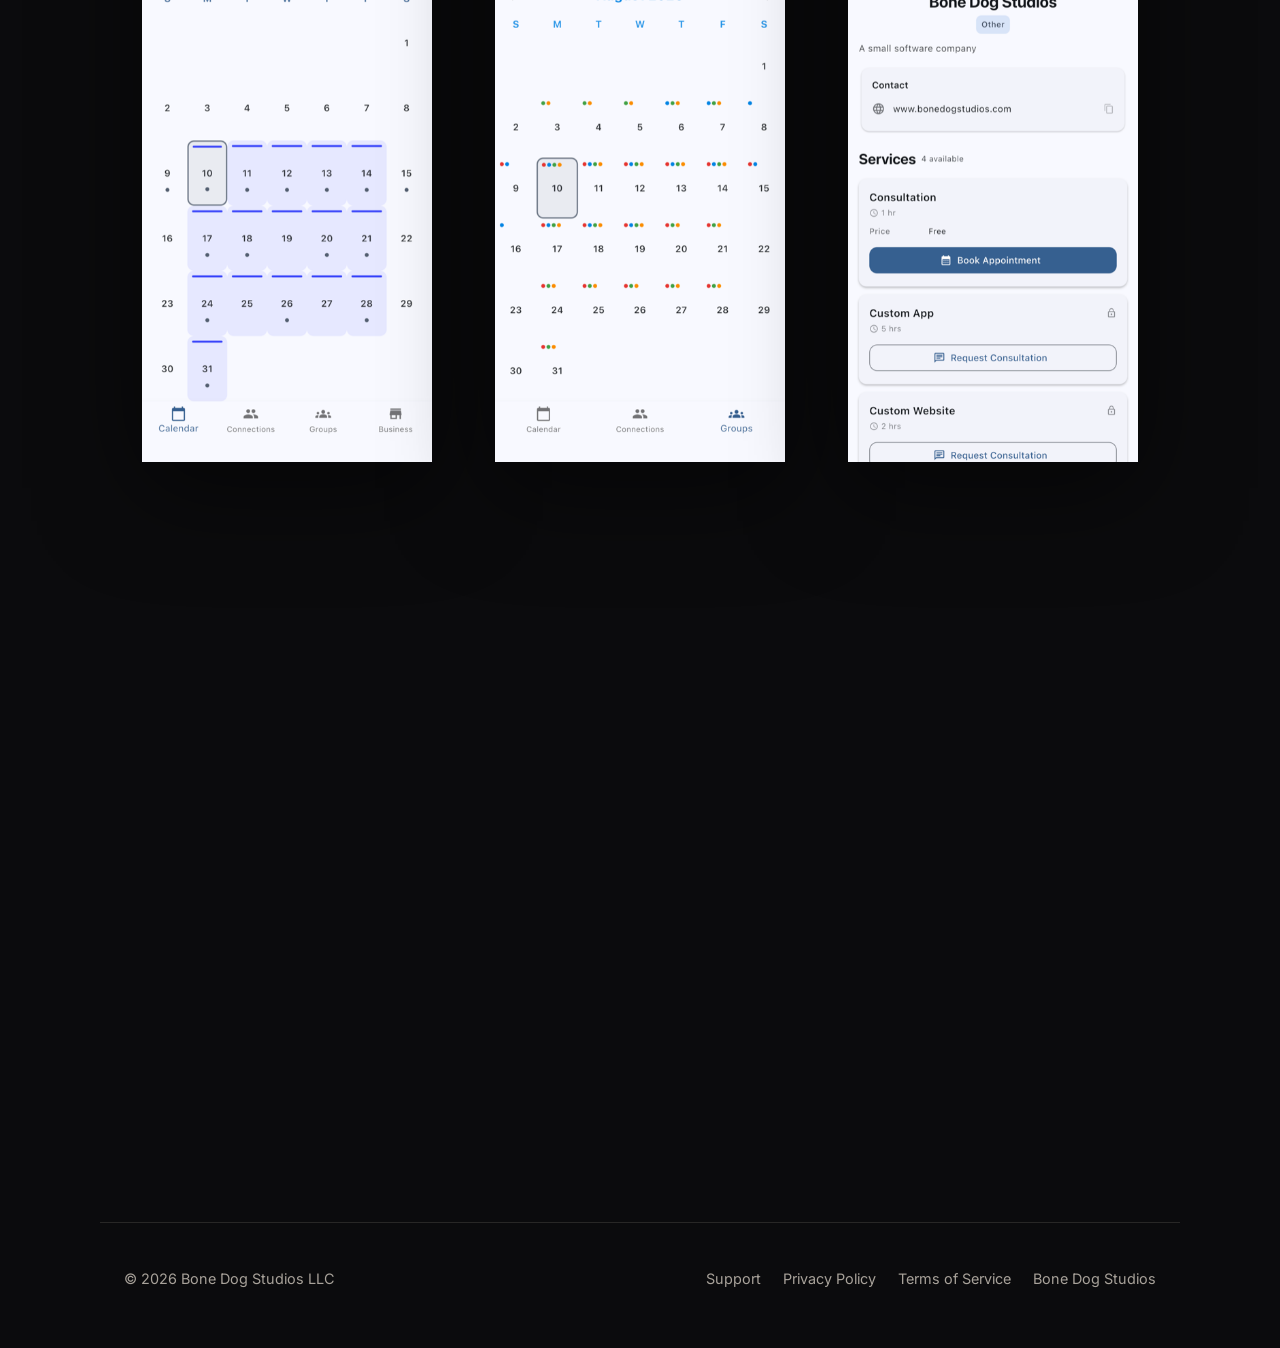
==== commit bcb9e108: "plan: the app has launched — store buttons, and a fallback page for each phone The site still said "" ====
--- a/plan/index.html
+++ b/plan/index.html
@@ -5,14 +5,14 @@
   <meta name="viewport" content="width=device-width, initial-scale=1.0">
   <script>document.documentElement.classList.add("js");</script>
   <title>/plan — a calendar for real life | Bone Dog Studios</title>
-  <meta name="description" content="/plan is a mobile calendar for your whole life: family, friends, and the business you run. Coming soon to the App Store and Google Play.">
+  <meta name="description" content="/plan is a mobile calendar for your whole life: family, friends, and the business you run. Available now on the App Store and Google Play.">
   <link rel="icon" type="image/png" sizes="32x32" href="/assets/img/favicon-32.png">
   <link rel="apple-touch-icon" href="/assets/img/favicon-180.png">
   <link rel="preload" href="/assets/fonts/space-grotesk-vf.woff2" as="font" type="font/woff2" crossorigin>
   <link rel="preload" href="/assets/fonts/inter-vf.woff2" as="font" type="font/woff2" crossorigin>
-  <link rel="stylesheet" href="/assets/site.css?v=8">
+  <link rel="stylesheet" href="/assets/site.css?v=9">
   <meta property="og:title" content="/plan — a calendar for real life">
-  <meta property="og:description" content="One calendar for family, friends, and the business you run. Coming soon.">
+  <meta property="og:description" content="One calendar for family, friends, and the business you run. Available now on iPhone and Android.">
 </head>
 <body>
   <a class="skip" href="#main">Skip to content</a>
@@ -37,7 +37,7 @@
         <h1 class="wordmark">/plan</h1>
         <p class="tagline">One calendar for your whole life.</p>
         <p class="sub">Family schedules, plans with friends, and the business you run &mdash; in one place, without giving your data to anyone.</p>
-        <a class="btn solid" href="#coming-soon">Coming soon</a>
+        <a class="btn solid" href="#get">Get the app</a>
       </div>
     </section>
 
@@ -70,10 +70,14 @@
       </div>
     </section>
 
-    <section class="section reveal" id="coming-soon">
+    <section class="section reveal" id="get">
       <div class="cta-panel">
-        <h2>Coming soon to the App Store and Google Play.</h2>
-        <p>/plan is in the final stretch before launch. Questions, or want to hear when it ships? Write to <a href="mailto:admin@bonedogstudios.com">admin@bonedogstudios.com</a>.</p>
+        <h2>Available now on the App Store and Google Play.</h2>
+        <div class="store-row">
+          <a class="btn solid" href="https://apps.apple.com/us/app/plan-by-bone-dog-studios/id6777535954">Download on the App Store</a>
+          <a class="btn solid" href="https://play.google.com/store/apps/details?id=com.bonedogstudios.plan">Get it on Google Play</a>
+        </div>
+        <p class="store-note">Currently available in the United States. Questions? Write to <a href="mailto:admin@bonedogstudios.com">admin@bonedogstudios.com</a>.</p>
       </div>
     </section>
   </main>
--- a/assets/site.css
+++ b/assets/site.css
@@ -1,4 +1,6 @@
-/* Bone Dog Studios — site design system (new pages only; legal pages use style.css) */
+/* Bone Dog Studios — site design system. Every page loads this, legal pages
+   included; the old style.css was deleted in the 2026-07-07 redesign.
+   Mirrored to claude.ai/design — see design-system/README.md. */
 
 @font-face {
   font-family: "Space Grotesk";
@@ -169,6 +171,16 @@
 }
 .cta-panel h2 { margin: 0 auto 12px; }
 .cta-panel p { margin: 0 auto; max-width: 520px; color: var(--muted); }
+
+/* Store buttons: a wrapping row of .btn, used by the /plan call to action and
+   by the deep-link fallback in 404.html. */
+.store-row {
+  display: flex; flex-wrap: wrap; gap: 12px; justify-content: center;
+  margin-top: 26px;
+}
+.store-row .btn { margin-top: 0; }
+.store-note { font-size: 13px; margin-top: 16px; color: var(--muted); }
+.cta-panel .store-note { margin-top: 20px; }
 
 /* ---------- Footer ---------- */
 .site-footer {
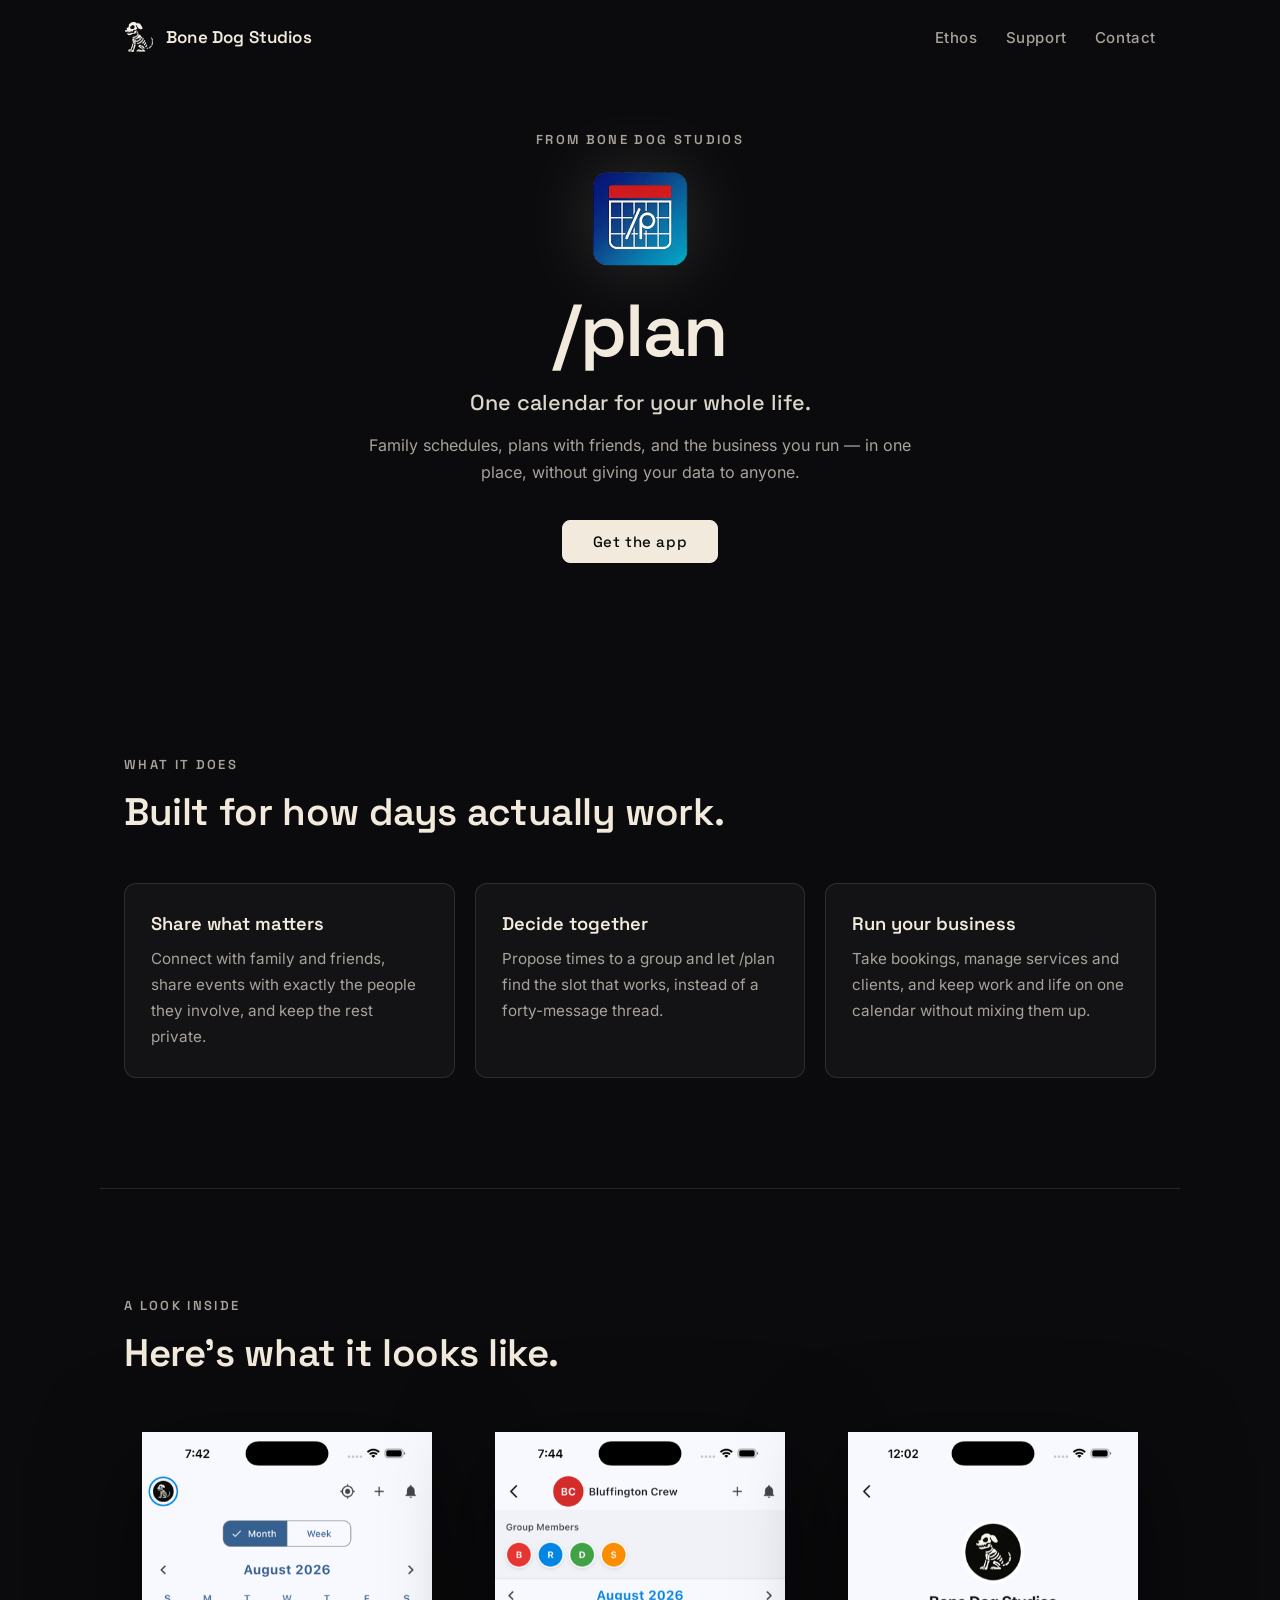
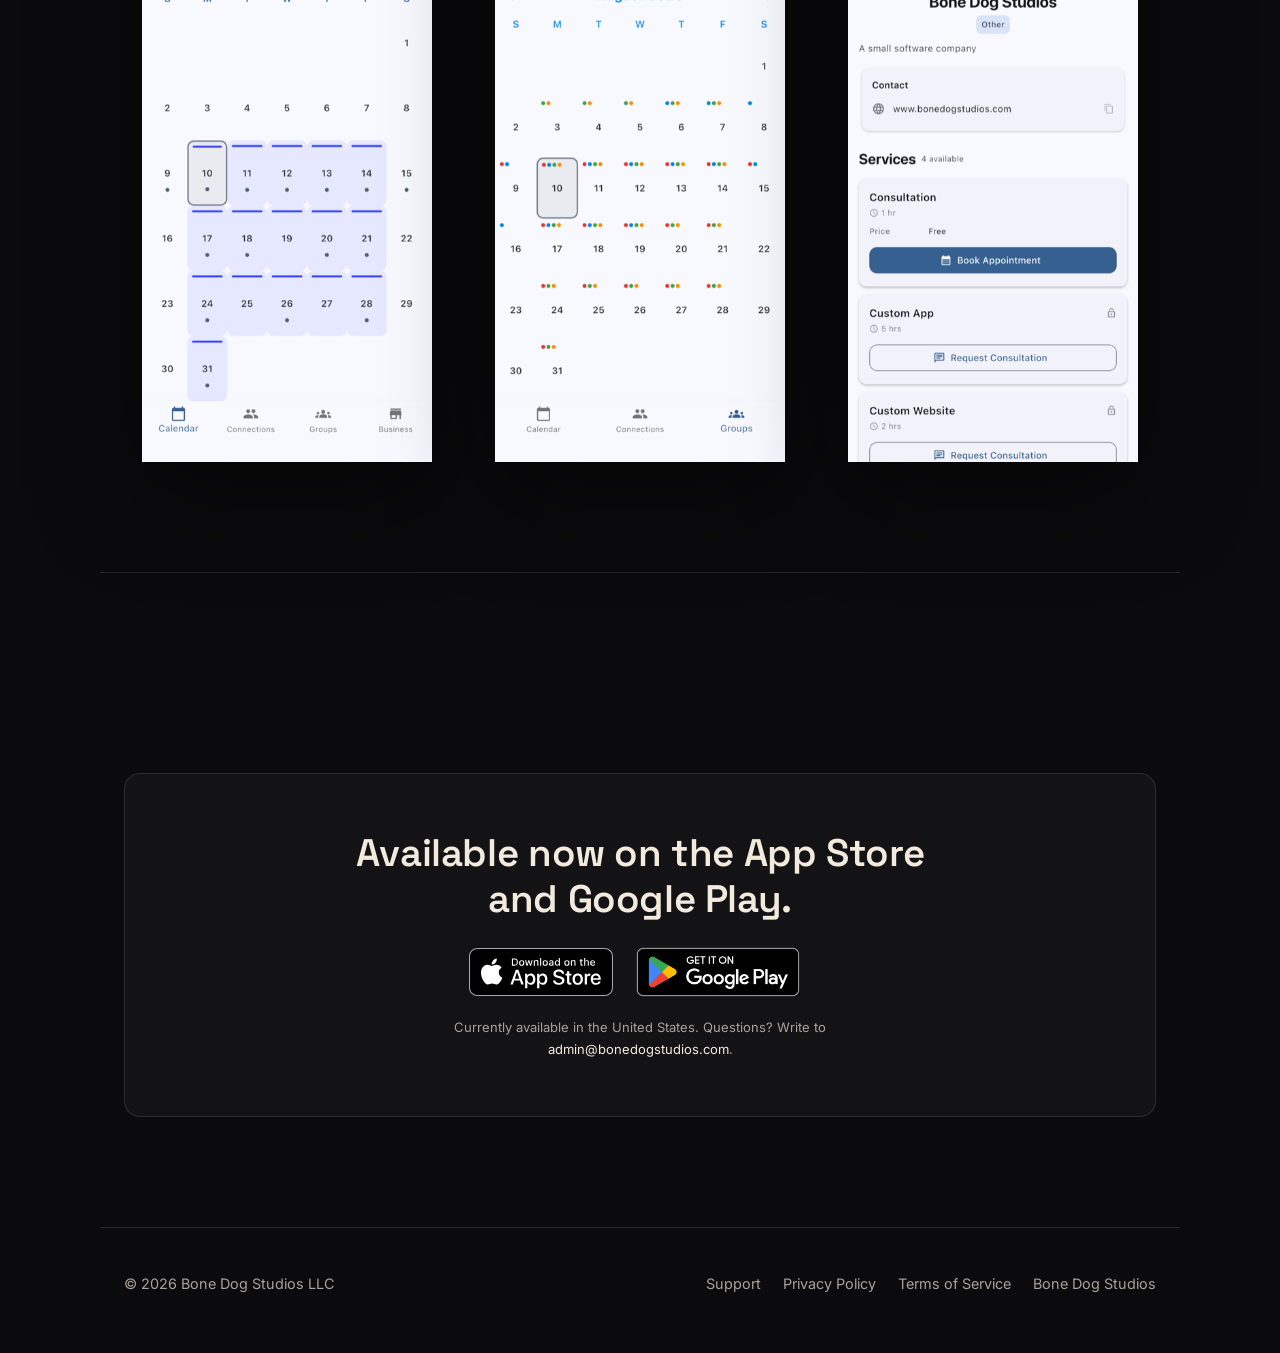
==== commit 15fcc3ca: "plan: official App Store and Google Play badges Replace the site-styled store buttons with the offic" ====
--- a/plan/index.html
+++ b/plan/index.html
@@ -10,7 +10,7 @@
   <link rel="apple-touch-icon" href="/assets/img/favicon-180.png">
   <link rel="preload" href="/assets/fonts/space-grotesk-vf.woff2" as="font" type="font/woff2" crossorigin>
   <link rel="preload" href="/assets/fonts/inter-vf.woff2" as="font" type="font/woff2" crossorigin>
-  <link rel="stylesheet" href="/assets/site.css?v=9">
+  <link rel="stylesheet" href="/assets/site.css?v=10">
   <meta property="og:title" content="/plan — a calendar for real life">
   <meta property="og:description" content="One calendar for family, friends, and the business you run. Available now on iPhone and Android.">
 </head>
@@ -74,8 +74,8 @@
       <div class="cta-panel">
         <h2>Available now on the App Store and Google Play.</h2>
         <div class="store-row">
-          <a class="btn solid" href="https://apps.apple.com/us/app/plan-by-bone-dog-studios/id6777535954">Download on the App Store</a>
-          <a class="btn solid" href="https://play.google.com/store/apps/details?id=com.bonedogstudios.plan">Get it on Google Play</a>
+          <a class="store-badge apple" href="https://apps.apple.com/us/app/plan-by-bone-dog-studios/id6777535954"><img src="/assets/img/badges/app-store-badge.svg" alt="Download on the App Store"></a>
+          <a class="store-badge google" href="https://play.google.com/store/apps/details?id=com.bonedogstudios.plan"><img src="/assets/img/badges/google-play-badge.png" alt="Get it on Google Play"></a>
         </div>
         <p class="store-note">Currently available in the United States. Questions? Write to <a href="mailto:admin@bonedogstudios.com">admin@bonedogstudios.com</a>.</p>
       </div>
--- a/assets/site.css
+++ b/assets/site.css
@@ -179,6 +179,15 @@
   margin-top: 26px;
 }
 .store-row .btn { margin-top: 0; }
+/* Official store badges (Apple and Google artwork, unaltered, self-hosted so
+   the site keeps making zero third-party requests). Apple's rules: at least
+   40 px tall, clear space of a quarter of the height, one Apple badge per
+   layout. Google's: at least 28 px tall, clear space of a quarter. The
+   Google PNG carries its own transparent margin, so it is drawn taller to
+   put its visible badge at the same height as Apple's. */
+.store-row .store-badge { display: inline-block; line-height: 0; }
+.store-row .store-badge img { display: block; height: 48px; width: auto; }
+.store-row .store-badge.google img { height: 72px; margin: -12px 0; }
 .store-note { font-size: 13px; margin-top: 16px; color: var(--muted); }
 .cta-panel .store-note { margin-top: 20px; }
 
